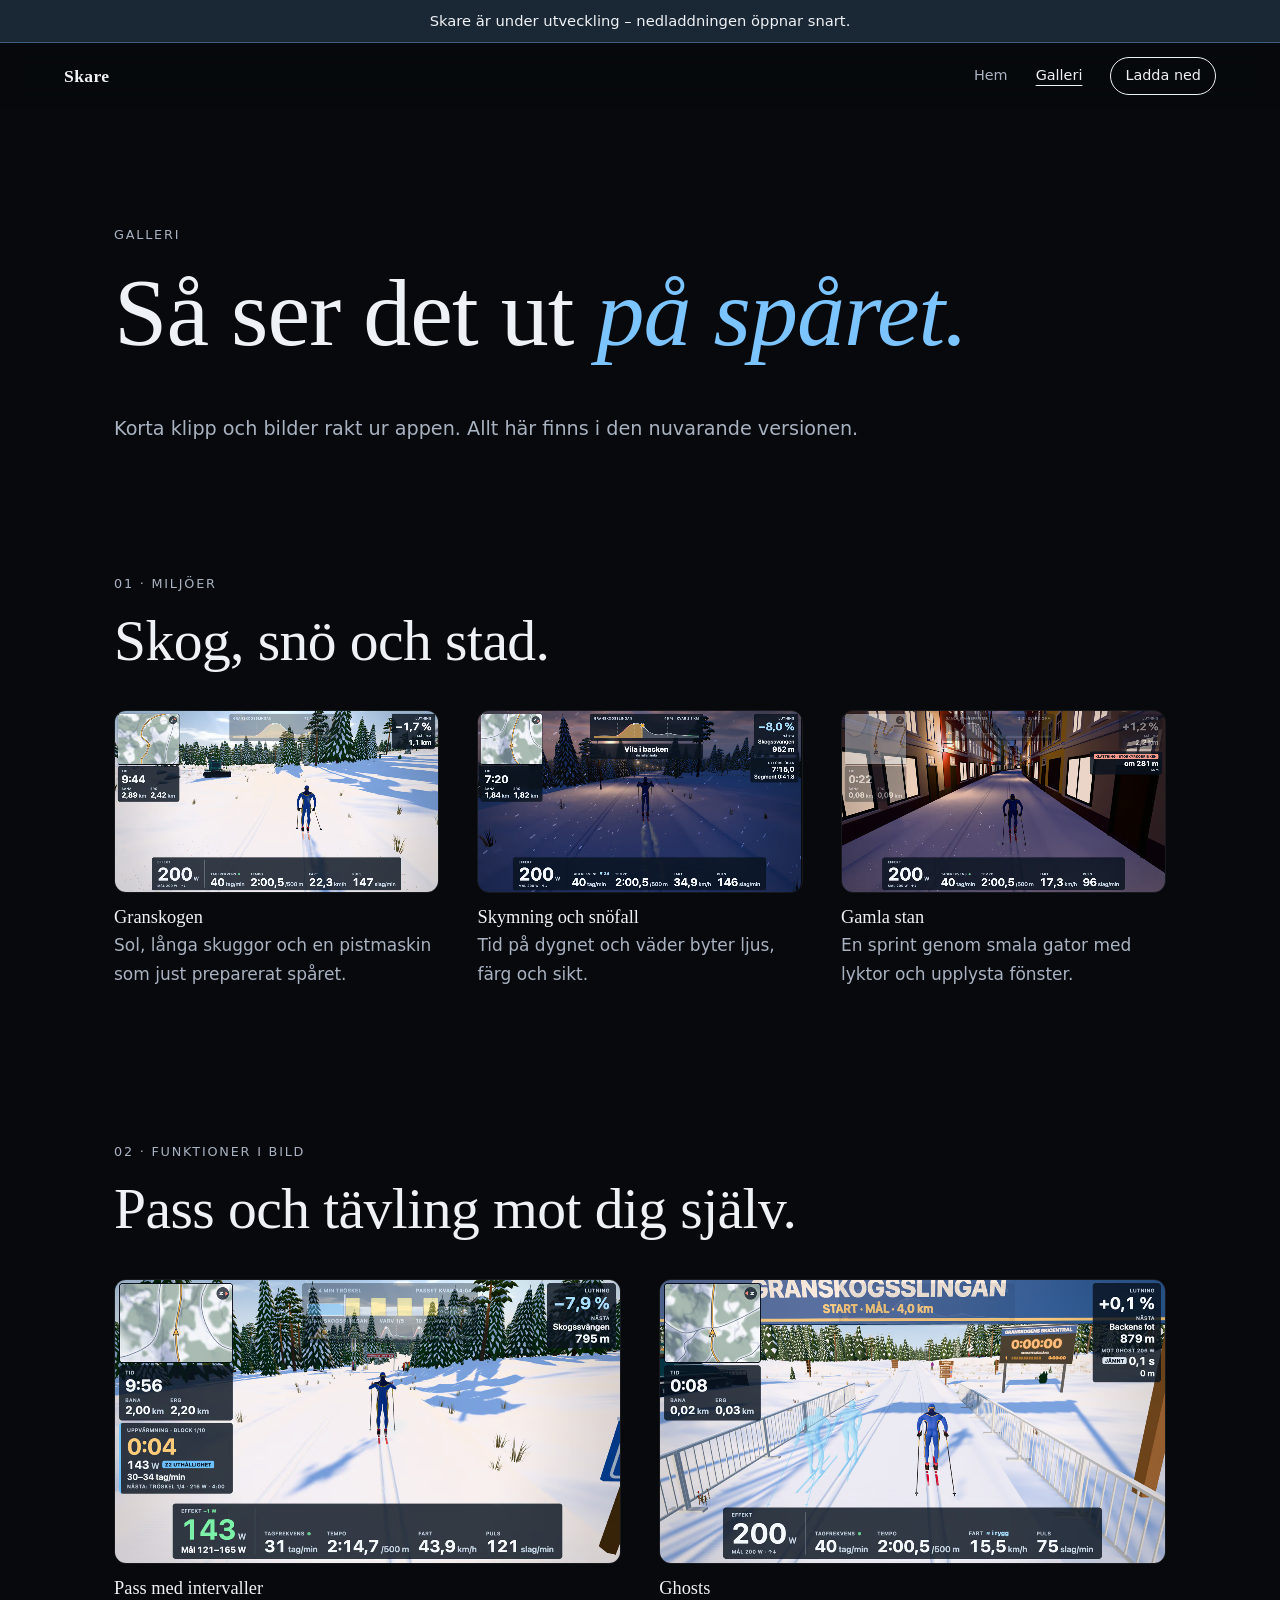
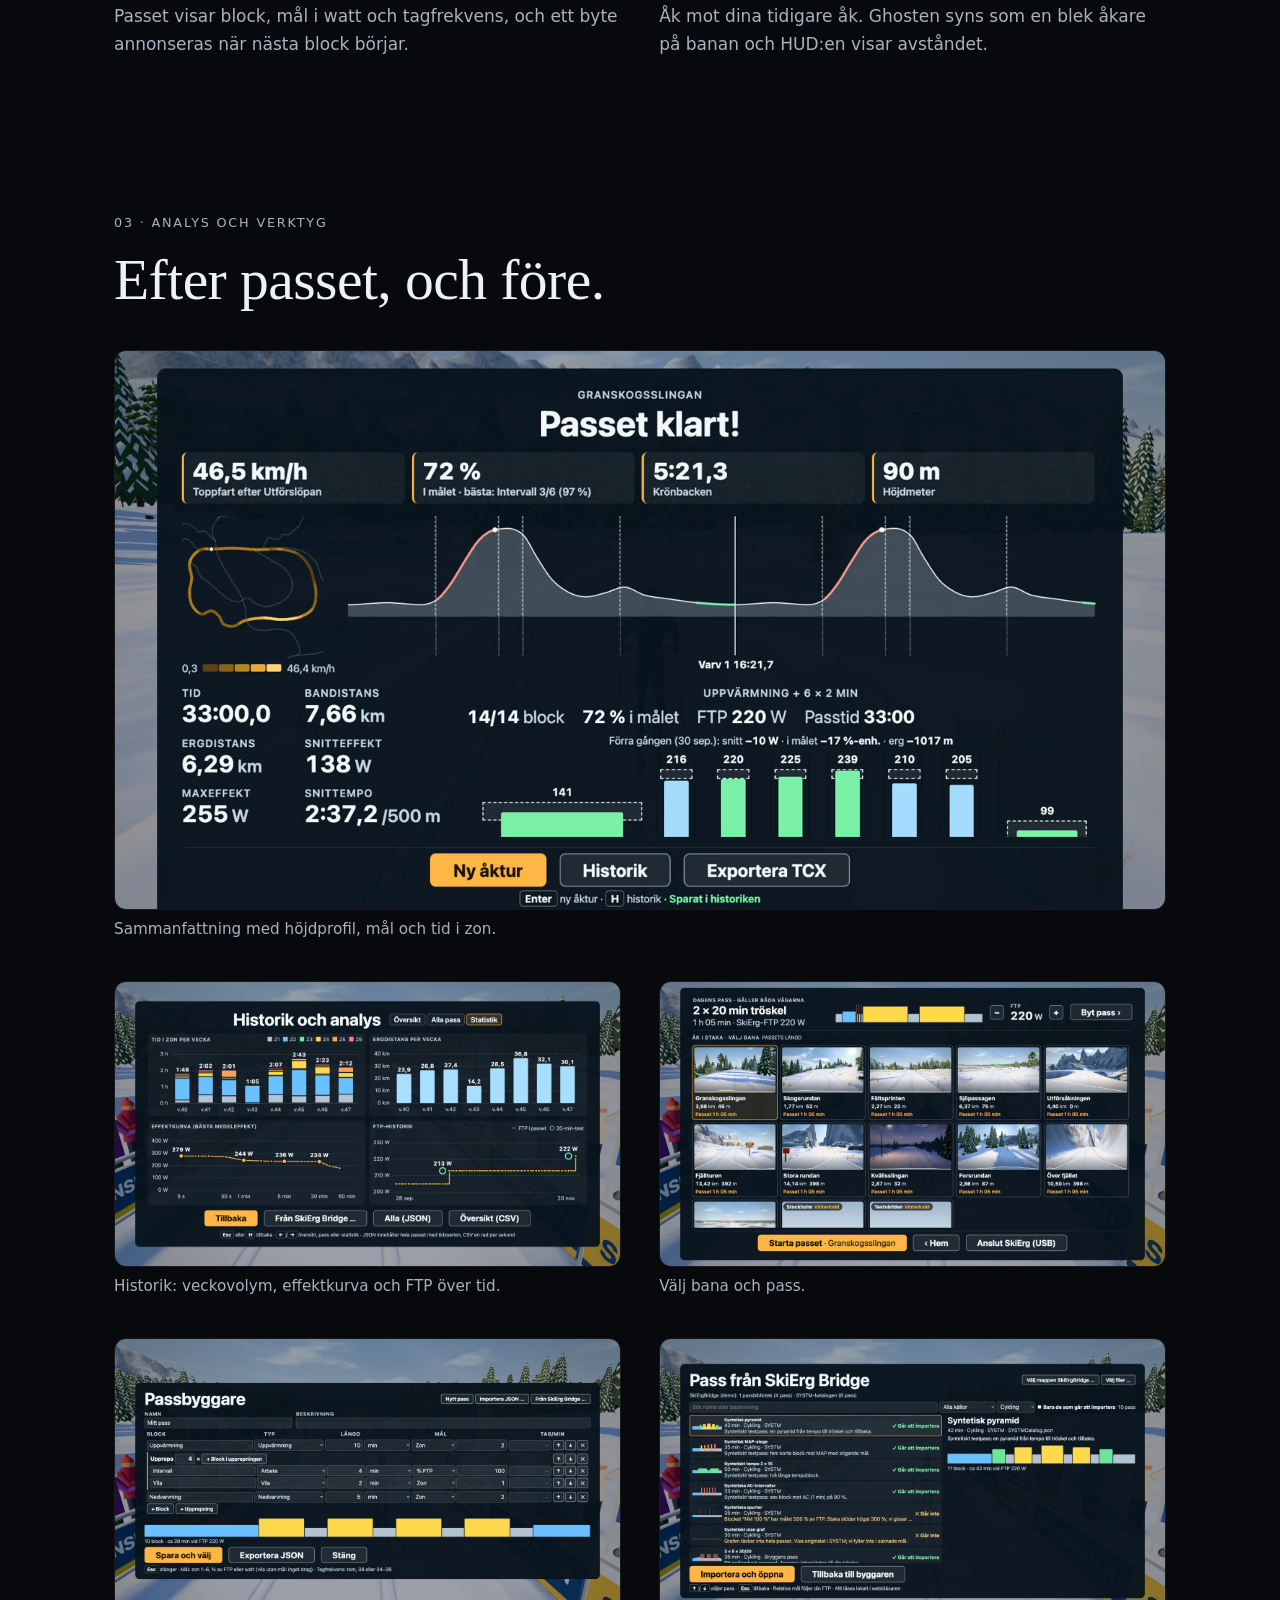
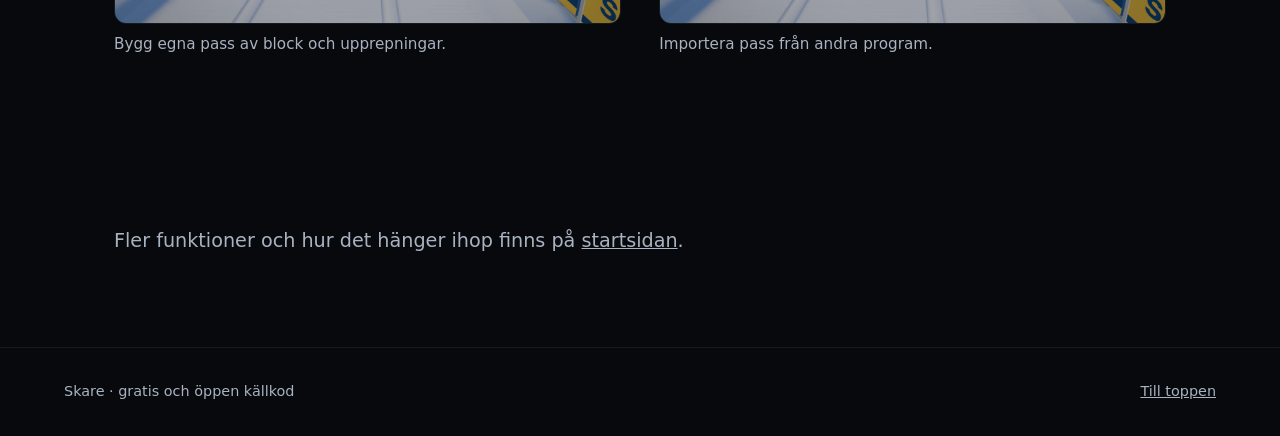
==== galleri.html @ 13d5e96c "feat: galleri med klipp och bilder ur appen Co-Authored-By: Claude Sonnet 5.5 <noreply@anthropic.com" ====
<!doctype html>
<html lang="sv">
<head>
<meta charset="utf-8">
<meta name="viewport" content="width=device-width, initial-scale=1">
<title>Galleri – {name}</title>
<meta name="description" content="Bilder och korta klipp från appen: spår, väder, pass, ghosts och analys.">

<link rel="stylesheet" href="style.css">
</head>
<body class="draft-a gallery">
<p class="banner" role="status"><span data-name>Skare</span> är under utveckling – nedladdningen öppnar snart.</p>
<header class="top">
  <a class="brand" href="index.html"><span data-name>Skare</span></a>
  <nav aria-label="Sidor"><a href="index.html">Hem</a><a href="galleri.html" aria-current="page">Galleri</a><a href="index.html#ladda-ned" class="pill">Ladda ned</a></nav>
</header>
<main>
<section class="g-intro">
  <p class="eyebrow">Galleri</p>
  <h1>Så ser det ut <em>på spåret.</em></h1>
  <p class="lead">Korta klipp och bilder rakt ur appen. Allt här finns i den nuvarande versionen.</p>
</section>

<section id="miljoer" class="g-block">
  <p class="eyebrow">01 · Miljöer</p>
  <h2>Skog, snö och stad.</h2>
  <div class="g-grid three">
    <div><figure class="clip"><video data-loop muted loop playsinline preload="none" poster="media/g-skog.jpg" aria-label="Åkaren i Granskogen en solig dag, med pistmaskin vid spåret"><source src="media/g-skog.mp4" type="video/mp4"><source src="media/g-skog.webm" type="video/webm"></video></figure><h3>Granskogen</h3><p>Sol, långa skuggor och en pistmaskin som just preparerat spåret.</p></div>
    <div><figure class="clip"><video data-loop muted loop playsinline preload="none" poster="media/g-skymning.jpg" aria-label="Åkaren i skymningen med snöfall och belysta spår"><source src="media/g-skymning.mp4" type="video/mp4"><source src="media/g-skymning.webm" type="video/webm"></video></figure><h3>Skymning och snöfall</h3><p>Tid på dygnet och väder byter ljus, färg och sikt.</p></div>
    <div><figure class="clip"><video data-loop muted loop playsinline preload="none" poster="media/g-stockholm.jpg" aria-label="Åkaren i en gammal stadskärn i skymning"><source src="media/g-stockholm.mp4" type="video/mp4"><source src="media/g-stockholm.webm" type="video/webm"></video></figure><h3>Gamla stan</h3><p>En sprint genom smala gator med lyktor och upplysta fönster.</p></div>
  </div>
</section>

<section id="funktioner" class="g-block">
  <p class="eyebrow">02 · Funktioner i bild</p>
  <h2>Pass och tävling mot dig själv.</h2>
  <div class="g-pair">
    <div><figure class="clip"><video data-loop muted loop playsinline preload="none" poster="media/g-pass.jpg" aria-label="Intervallpass i HUD:en: byte från uppvärmning till tröskelblock"><source src="media/g-pass.mp4" type="video/mp4"><source src="media/g-pass.webm" type="video/webm"></video></figure><h3>Pass med intervaller</h3><p>Passet visar block, mål i watt och tagfrekvens, och ett byte annonseras när nästa block börjar.</p></div>
    <div><figure class="clip"><video data-loop muted loop playsinline preload="none" poster="media/g-ghost.jpg" aria-label="Två halvgenomskinliga ghosts framför åkaren vid starten"><source src="media/g-ghost.mp4" type="video/mp4"><source src="media/g-ghost.webm" type="video/webm"></video></figure><h3>Ghosts</h3><p>Åk mot dina tidigare åk. Ghosten syns som en blek åkare på banan och HUD:en visar avståndet.</p></div>
  </div>
</section>

<section id="analys" class="g-block">
  <p class="eyebrow">03 · Analys och verktyg</p>
  <h2>Efter passet, och före.</h2>
  <div class="g-grid two">
    <figure class="shot"><img src="media/g-sammanfattning.jpg" alt="Sammanfattning efter ett pass med höjdprofil och nyckeltal" loading="lazy" decoding="async"><figcaption>Sammanfattning med höjdprofil, mål och tid i zon.</figcaption></figure>
    <figure class="shot"><img src="media/g-statistik.jpg" alt="Historik och analys med veckovolym och effektkurva" loading="lazy" decoding="async"><figcaption>Historik: veckovolym, effektkurva och FTP över tid.</figcaption></figure>
    <figure class="shot"><img src="media/g-bibliotek.jpg" alt="Passbiblioteket med bana och pass att välja" loading="lazy" decoding="async"><figcaption>Välj bana och pass.</figcaption></figure>
    <figure class="shot"><img src="media/g-byggare.jpg" alt="Passbyggaren med block, mål och förhandsvisning" loading="lazy" decoding="async"><figcaption>Bygg egna pass av block och upprepningar.</figcaption></figure>
    <figure class="shot"><img src="media/g-brygga.jpg" alt="Import av pass från en katalog" loading="lazy" decoding="async"><figcaption>Importera pass från andra program.</figcaption></figure>
  </div>
</section>

<section class="g-more">
  <p class="lead">Fler funktioner och hur det hänger ihop finns på <a href="index.html">startsidan</a>.</p>
</section>
</main>
<footer><span><span data-name>Skare</span> · gratis och öppen källkod</span><a href="#top">Till toppen</a></footer>
<script src="site.js"></script>
</body>
</html>
---- style.css ----
/* Gemensam grund: tokens, reset, layout. Varje utkast sätter sina egna tokens i style.css. */
:root{
  --bg:#fff;--bg2:#f4f4f2;--fg:#111;--muted:#5b5f66;--line:#0001;--accent:#1d6fe0;--accent-fg:#fff;
  --font:'Inter',system-ui,sans-serif;--display:var(--font);--gutter:clamp(16px,5vw,64px);--max:1180px;
}
*{box-sizing:border-box}
html{scroll-behavior:smooth;scroll-padding-top:72px}
@media (prefers-reduced-motion:reduce){html{scroll-behavior:auto}}
body{margin:0;background:var(--bg);color:var(--fg);font:400 1.0625rem/1.65 var(--font);-webkit-font-smoothing:antialiased}
img,video{max-width:100%;display:block}
a{color:inherit}
.top{position:sticky;top:0;z-index:10;display:flex;justify-content:space-between;align-items:center;padding:14px var(--gutter);background:color-mix(in srgb,var(--bg) 78%,transparent);backdrop-filter:blur(14px)}
.top nav{display:flex;gap:clamp(10px,2.2vw,28px);align-items:center;font-size:.9rem}
.top nav a{text-decoration:none;color:var(--muted)}
.top nav a:hover{color:var(--fg)}
.brand{font:600 1.1rem var(--display);text-decoration:none;letter-spacing:.02em}
.pill{border:1px solid var(--fg);border-radius:99px;padding:6px 14px;color:var(--fg)!important}
section{padding:clamp(56px,10vw,128px) var(--gutter);max-width:var(--max);margin:0 auto}
.eyebrow{font-size:.8rem;letter-spacing:.14em;text-transform:uppercase;color:var(--muted);margin:0 0 1rem}
h1,h2,h3{font-family:var(--display);line-height:1.08;margin:0 0 .5em;font-weight:500}
h1{font-size:clamp(2.6rem,8vw,6rem)}
h2{font-size:clamp(2rem,5vw,3.6rem)}
h3{font-size:1.15rem}
.lead{font-size:1.2rem;color:var(--muted);max-width:40em}
.cta{display:flex;gap:16px;flex-wrap:wrap;align-items:center;margin:2rem 0 0}
.btn{display:inline-block;background:var(--accent);color:var(--accent-fg);text-decoration:none;font-weight:600;padding:15px 28px;border-radius:12px;transition:transform .2s,filter .2s}
.btn:hover{filter:brightness(1.1);transform:translateY(-1px)}
.btn.big{padding:20px 40px;font-size:1.25rem}
.ghost{color:var(--fg);text-underline-offset:4px}
.small{color:var(--muted);font-size:.95rem;margin:.4rem 0}
.feature{display:grid;grid-template-columns:1fr 1.25fr;gap:clamp(24px,5vw,72px);align-items:center}
.feature.flip{grid-template-columns:1.25fr 1fr}.feature.flip .copy{order:2}
.points{padding-left:1.1em;color:var(--muted)}
.points li{margin:.3em 0}
.clip,.still{margin:0}
.clip video,.still img{width:100%;aspect-ratio:16/9;object-fit:cover}
/* Mjuka kanter på klipp och bilder: ingen hård ram. */
.clip,.still{-webkit-mask-image:radial-gradient(ellipse 72% 72% at 50% 50%,#000 55%,transparent 100%);mask-image:radial-gradient(ellipse 72% 72% at 50% 50%,#000 55%,transparent 100%)}
.download{text-align:center}
.download .cta{justify-content:center}
.tabs{display:inline-flex;gap:4px;padding:4px;border-radius:12px;background:var(--bg2);margin:1rem 0 1.4rem}
.tabs button{font:inherit;border:0;background:none;color:var(--muted);padding:8px 22px;border-radius:9px;cursor:pointer}
.tabs button[aria-selected=true]{background:var(--bg);color:var(--fg);box-shadow:0 1px 4px #0003}
.install ol{max-width:44em;padding-left:1.3em}
.install li{margin:.7em 0}
pre{background:var(--bg2);padding:12px 16px;border-radius:10px;overflow-x:auto;font-size:.95rem}
.cols{display:grid;grid-template-columns:repeat(3,1fr);gap:clamp(20px,4vw,48px);margin-top:2.5rem}
.cols p{color:var(--muted)}
footer{display:flex;justify-content:space-between;gap:12px;flex-wrap:wrap;padding:32px var(--gutter);color:var(--muted);font-size:.9rem;border-top:1px solid var(--line)}
@media (max-width:820px){
  .feature,.feature.flip{grid-template-columns:1fr}.feature.flip .copy{order:0}
  .cols{grid-template-columns:1fr}
  .top nav a:not(.pill){display:none}
}
/* A: mörk och filmisk. A2: mjuka kanter, läsbar hjälte, flödesbild. */
:root{--bg:#07090d;--bg2:#12161d;--fg:#eef1f5;--muted:#a9b2c0;--line:#fff1;--accent:#7cc4ff;--accent-fg:#06121f;--display:Georgia,serif}
:root[data-theme=light]{--bg:#f3f1ec;--bg2:#e7e4dc;--fg:#14171c;--muted:#4a515c;--line:#0001;--accent:#1d5fa8;--accent-fg:#fff}
h1,h2{font-weight:300;letter-spacing:-.01em}
h1 em{font-style:italic;color:var(--accent)}
section{padding-block:clamp(36px,6vw,84px)}
.btn{box-shadow:0 0 40px -6px var(--accent)}
.install,.open{border-top:1px solid var(--line)}

/* Hjälte: bilden går kant i kant, toning bakom texten. */
.hero{position:relative;isolation:isolate;overflow:hidden;min-height:82vh;display:flex;flex-direction:column;justify-content:center;max-width:none}
.hero{padding-inline:max(var(--gutter),calc((100% - var(--max))/2))}
.hero>*:not(.hero-bg){max-width:none;width:auto;margin:0;position:relative}
.hero .lead{max-width:34em;color:var(--fg)}
.hero h1{max-width:12em}
.hero>.hero-bg{position:absolute;inset:0;z-index:-1;max-width:none;width:auto;margin:0}
.hero-bg .clip,.hero-bg video{height:100%;width:100%;-webkit-mask-image:none;mask-image:none;aspect-ratio:auto;object-fit:cover}
.hero-bg::after{content:'';position:absolute;inset:0;background:linear-gradient(90deg,var(--bg) 6%,color-mix(in srgb,var(--bg) 82%,transparent) 42%,color-mix(in srgb,var(--bg) 25%,transparent) 80%),linear-gradient(0deg,var(--bg),transparent 28%),linear-gradient(180deg,var(--bg),transparent 14%)}

/* Klipp och bilder tonas ut mot bakgrunden helt i alla kanter. */
.clip,.still{--f:linear-gradient(90deg,transparent,#000 14%,#000 86%,transparent),linear-gradient(180deg,transparent,#000 16%,#000 84%,transparent);-webkit-mask-image:var(--f);mask-image:var(--f);-webkit-mask-composite:source-in;mask-composite:intersect}
.feature .clip video,.still img{aspect-ratio:16/10}
#akupplevelsen{max-width:none;grid-template-columns:1fr 1.7fr}
#bryggan{max-width:none;grid-template-columns:1.7fr 1fr}
#bryggan .clip{grid-column:1;grid-row:1}#bryggan .copy{grid-column:2;grid-row:1;order:0}#bryggan .flow{grid-column:1/-1;grid-row:2}
#historik{grid-template-columns:1fr 1.6fr}
.shot img{aspect-ratio:auto}

/* Flödet: fyra steg, ledningarna pulserar. */
.flow{list-style:none;margin:0;padding:0;display:flex;align-items:center;gap:0}
.flow li:not(.link){flex:1;text-align:center;padding:18px 12px;border:1px solid color-mix(in srgb,var(--accent) 45%,transparent);border-radius:14px;background:var(--bg2);display:flex;flex-direction:column}
.flow small{color:var(--muted);font-size:.85rem}
.flow .link{flex:.7;display:flex;flex-direction:column;align-items:center;font-size:.8rem;color:var(--muted)}
.flow .link::after{content:'';width:100%;height:2px;background:repeating-linear-gradient(90deg,var(--accent) 0 6px,transparent 6px 14px);background-size:14px 2px;animation:flow 1s linear infinite}
@keyframes flow{to{background-position:14px 0}}
@media (prefers-reduced-motion:reduce){.flow .link::after{animation:none}}

/* Mobil: hjältebilden får egen plats ovanför texten, klippen är fullbredd. */
@media (max-width:820px){
  .hero{display:block;min-height:0;padding-top:0}
  .hero>.hero-bg{position:relative;inset:auto;height:62vw;margin:0 calc(-1*var(--gutter)) -2rem;width:auto}
  .hero-bg::after{background:linear-gradient(0deg,var(--bg) 2%,transparent 55%),linear-gradient(180deg,var(--bg),transparent 18%)}
  .hero .eyebrow{margin-top:0}
  #akupplevelsen,#bryggan,#historik{grid-template-columns:1fr}
  .feature .clip,.feature .still{margin-inline:calc(-1*var(--gutter))}
  #bryggan .clip,#bryggan .copy,#bryggan .flow{grid-column:1;grid-row:auto}
  .flow{flex-direction:column}.flow .link{flex:none;height:44px}.flow .link::after{width:2px;height:100%;background:repeating-linear-gradient(180deg,var(--accent) 0 6px,transparent 6px 14px);animation:flowv 1s linear infinite}
  .flow li:not(.link){align-self:stretch}
}
@keyframes flowv{to{background-position:0 14px}}
.hero h1{margin-bottom:.45em}.hero .cta{margin-top:1.6rem}
#historik{grid-template-columns:1fr 1.9fr}
@media (max-width:820px){#historik{grid-template-columns:1fr}}
.data .cols.two{grid-template-columns:1fr 1fr;margin-top:1.5rem}
.data .cols h3{border-top:2px solid var(--accent);padding-top:1rem}
@media (max-width:820px){.data .cols.two{grid-template-columns:1fr}}
.banner{margin:0;padding:9px var(--gutter);text-align:center;font-size:.92rem;color:var(--fg);background:color-mix(in srgb,var(--accent) 16%,var(--bg));border-bottom:1px solid color-mix(in srgb,var(--accent) 35%,transparent)}
.btn.off{background:transparent;color:var(--muted);border:1px dashed color-mix(in srgb,var(--fg) 40%,transparent);box-shadow:none;cursor:default}
.btn.off:hover{transform:none;filter:none}

/* Galleri */
.gallery main>section{max-width:var(--max);margin-inline:auto;padding-inline:var(--gutter)}
.g-intro{padding-block:clamp(48px,9vw,120px) clamp(12px,3vw,32px)}
.g-intro h1{max-width:12em}
.g-block h2{margin-bottom:clamp(20px,3vw,40px)}
.g-grid,.g-pair{display:grid;gap:clamp(20px,3vw,40px)}
.g-grid.three{grid-template-columns:repeat(3,minmax(0,1fr))}
.g-grid.two,.g-pair{grid-template-columns:repeat(2,minmax(0,1fr))}
.g-grid h3,.g-pair h3{margin:.8em 0 .2em}
.g-grid p,.g-pair p{margin:0;color:var(--muted)}
.gallery .clip video{width:100%;display:block;aspect-ratio:16/9;object-fit:cover}
.gallery .clip{margin:0}
.gallery .shot{margin:0}
.gallery .shot img{width:100%;height:auto;display:block;border-radius:12px;border:1px solid var(--line)}
.gallery .shot figcaption{margin-top:.5em;color:var(--muted);font-size:.95rem}
.g-more{padding-block:clamp(36px,6vw,72px)}
.top nav a[aria-current=page]{color:var(--fg);text-decoration:underline;text-underline-offset:.35em}
@media (max-width:820px){.g-grid.three,.g-grid.two,.g-pair{grid-template-columns:1fr}}
.gallery .clip{-webkit-mask-image:none;mask-image:none}
.gallery .clip video{border-radius:12px;border:1px solid var(--line)}
.gallery .g-grid.two .shot:first-child{grid-column:1/-1}
.gallery .g-grid.two .shot:first-child img{max-height:560px;object-fit:cover;object-position:center top}
:root{--font:system-ui,-apple-system,'Segoe UI',sans-serif}
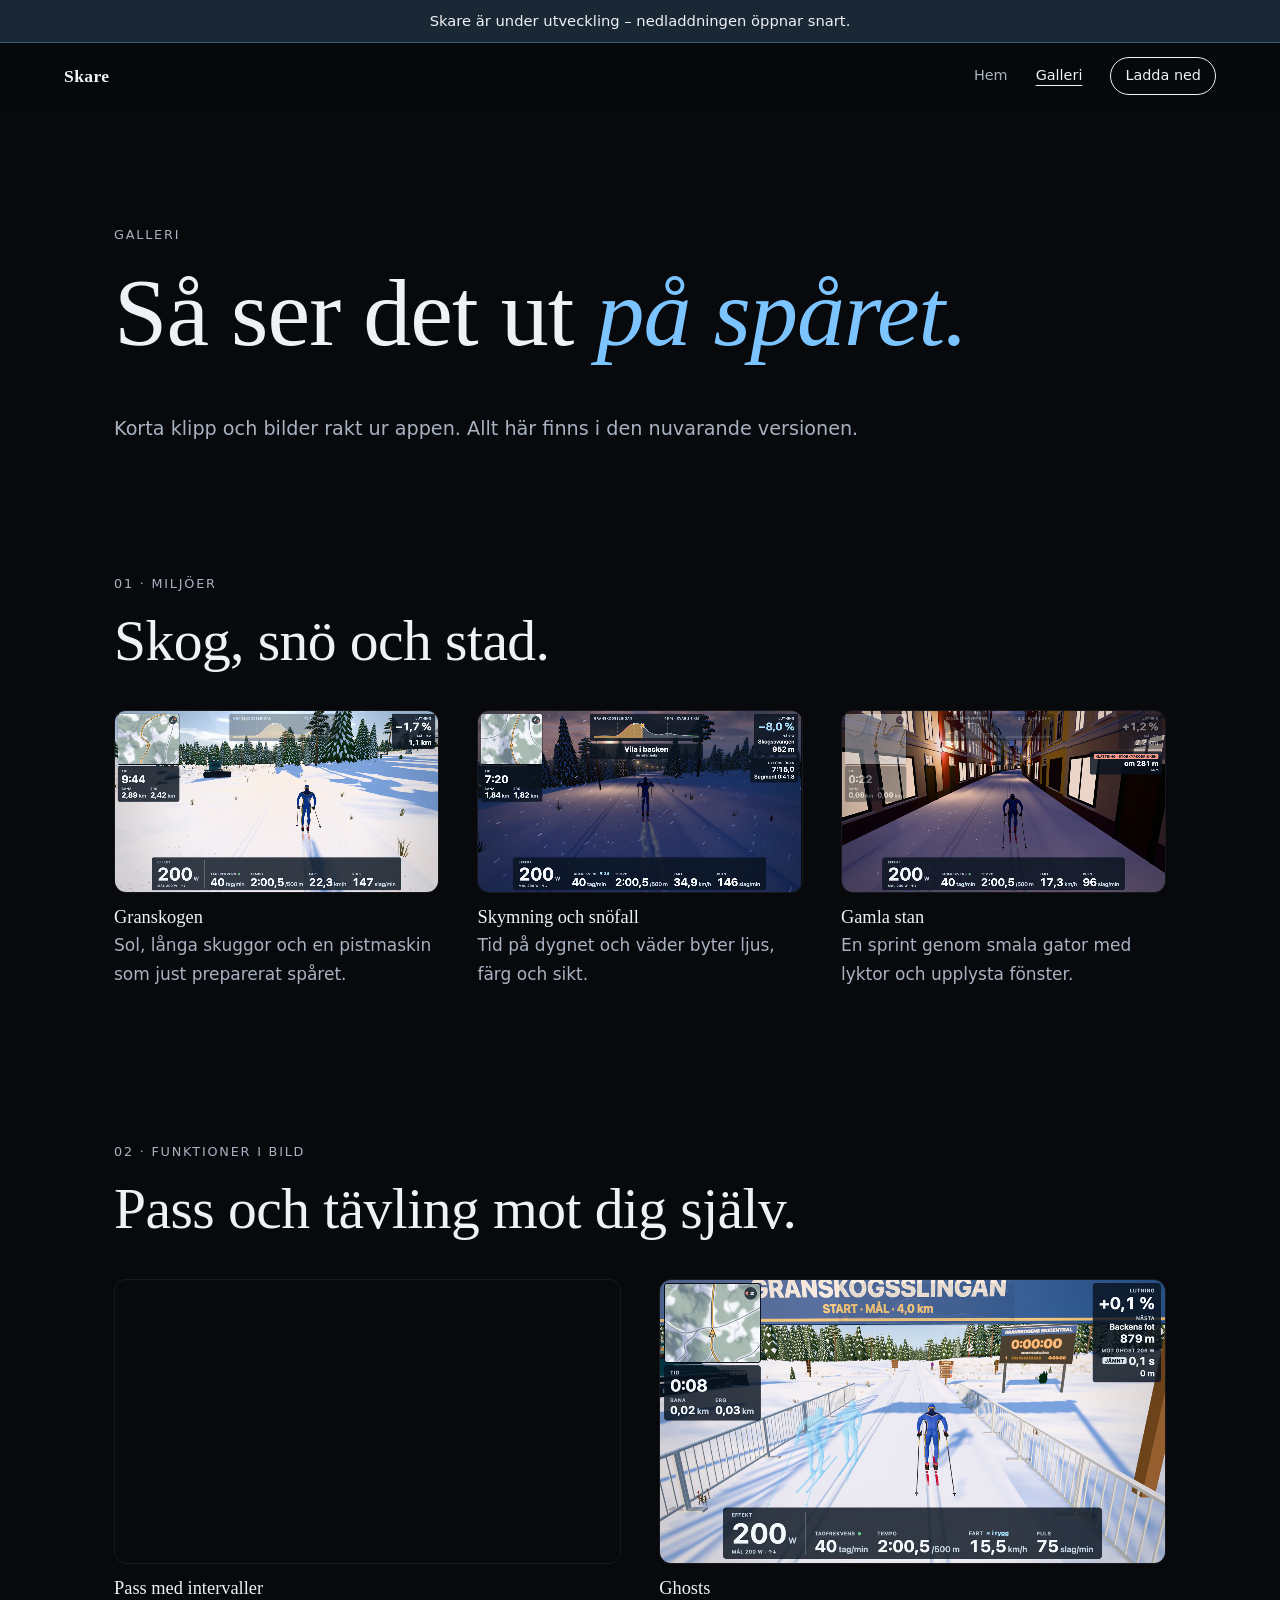
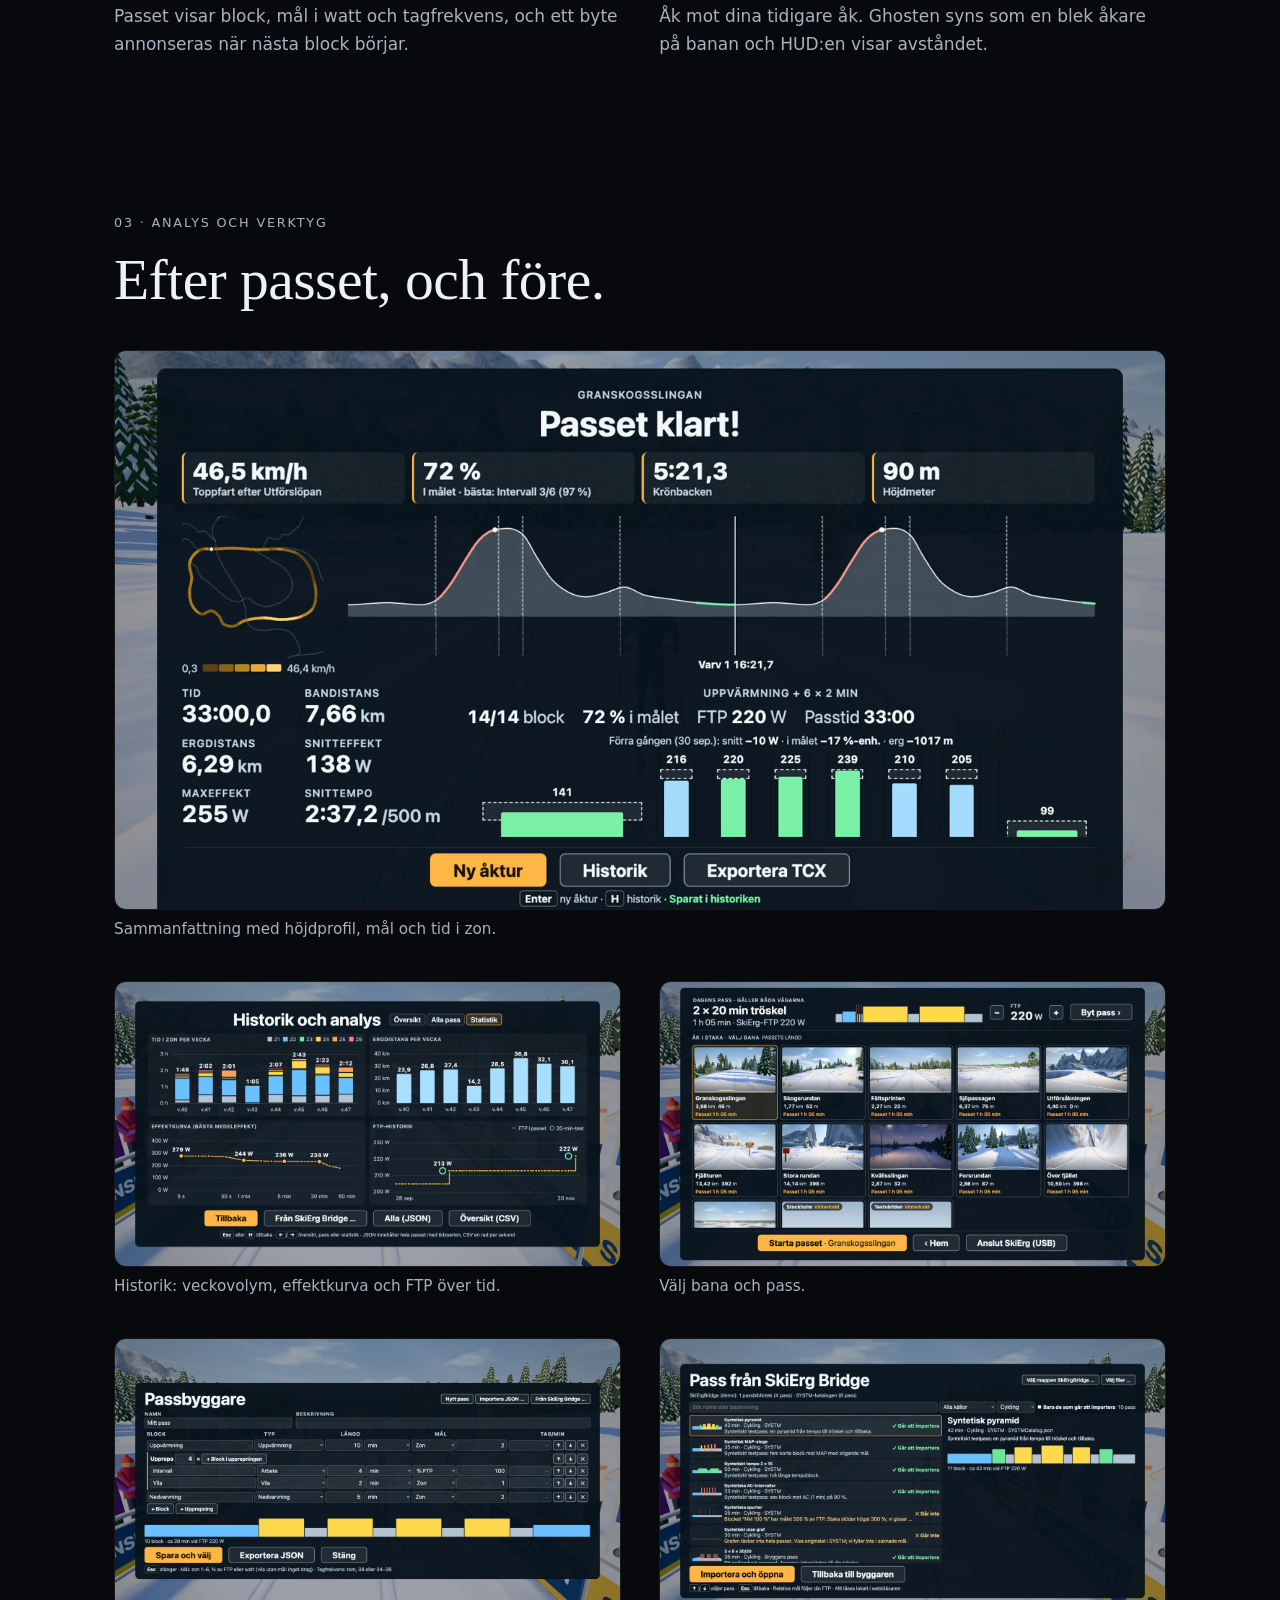
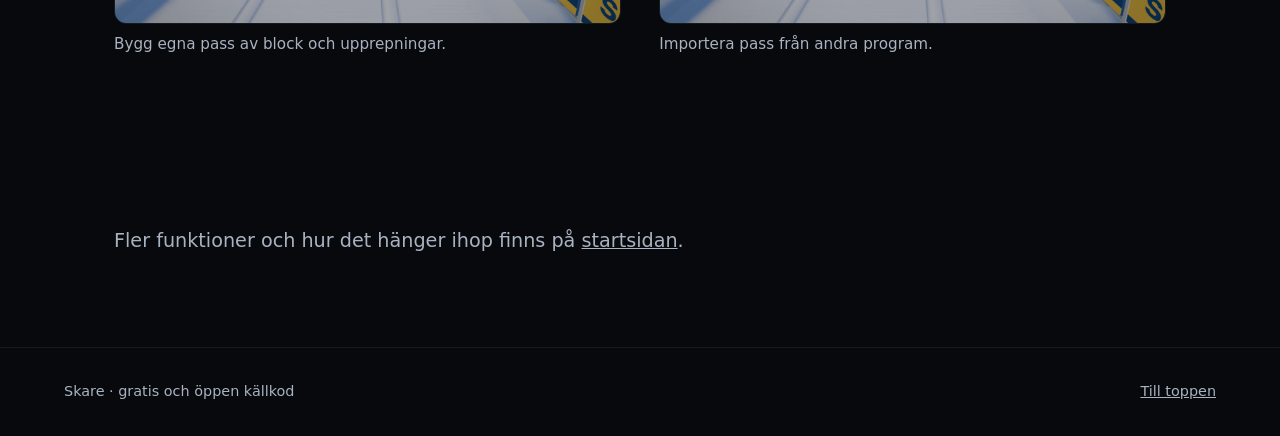
==== commit e6d29a56: "fix: inbäddad ikon så favicon.ico inte ger 404 Co-Authored-By: Claude Sonnet 5.5 <noreply@anthropic." ====
--- a/galleri.html
+++ b/galleri.html
@@ -5,6 +5,7 @@
 <meta name="viewport" content="width=device-width, initial-scale=1">
 <title>Galleri – {name}</title>
 <meta name="description" content="Bilder och korta klipp från appen: spår, väder, pass, ghosts och analys.">
+<link rel="icon" href="data:image/svg+xml,%3Csvg xmlns=%27http://www.w3.org/2000/svg%27 viewBox=%270 0 32 32%27%3E%3Crect width=%2732%27 height=%2732%27 rx=%277%27 fill=%27%2307090d%27/%3E%3Cpath d=%27M7 24 L25 8 M11 26 L27 12%27 stroke=%27%237cc4ff%27 stroke-width=%273%27 stroke-linecap=%27round%27/%3E%3C/svg%3E">
 
 <link rel="stylesheet" href="style.css">
 </head>
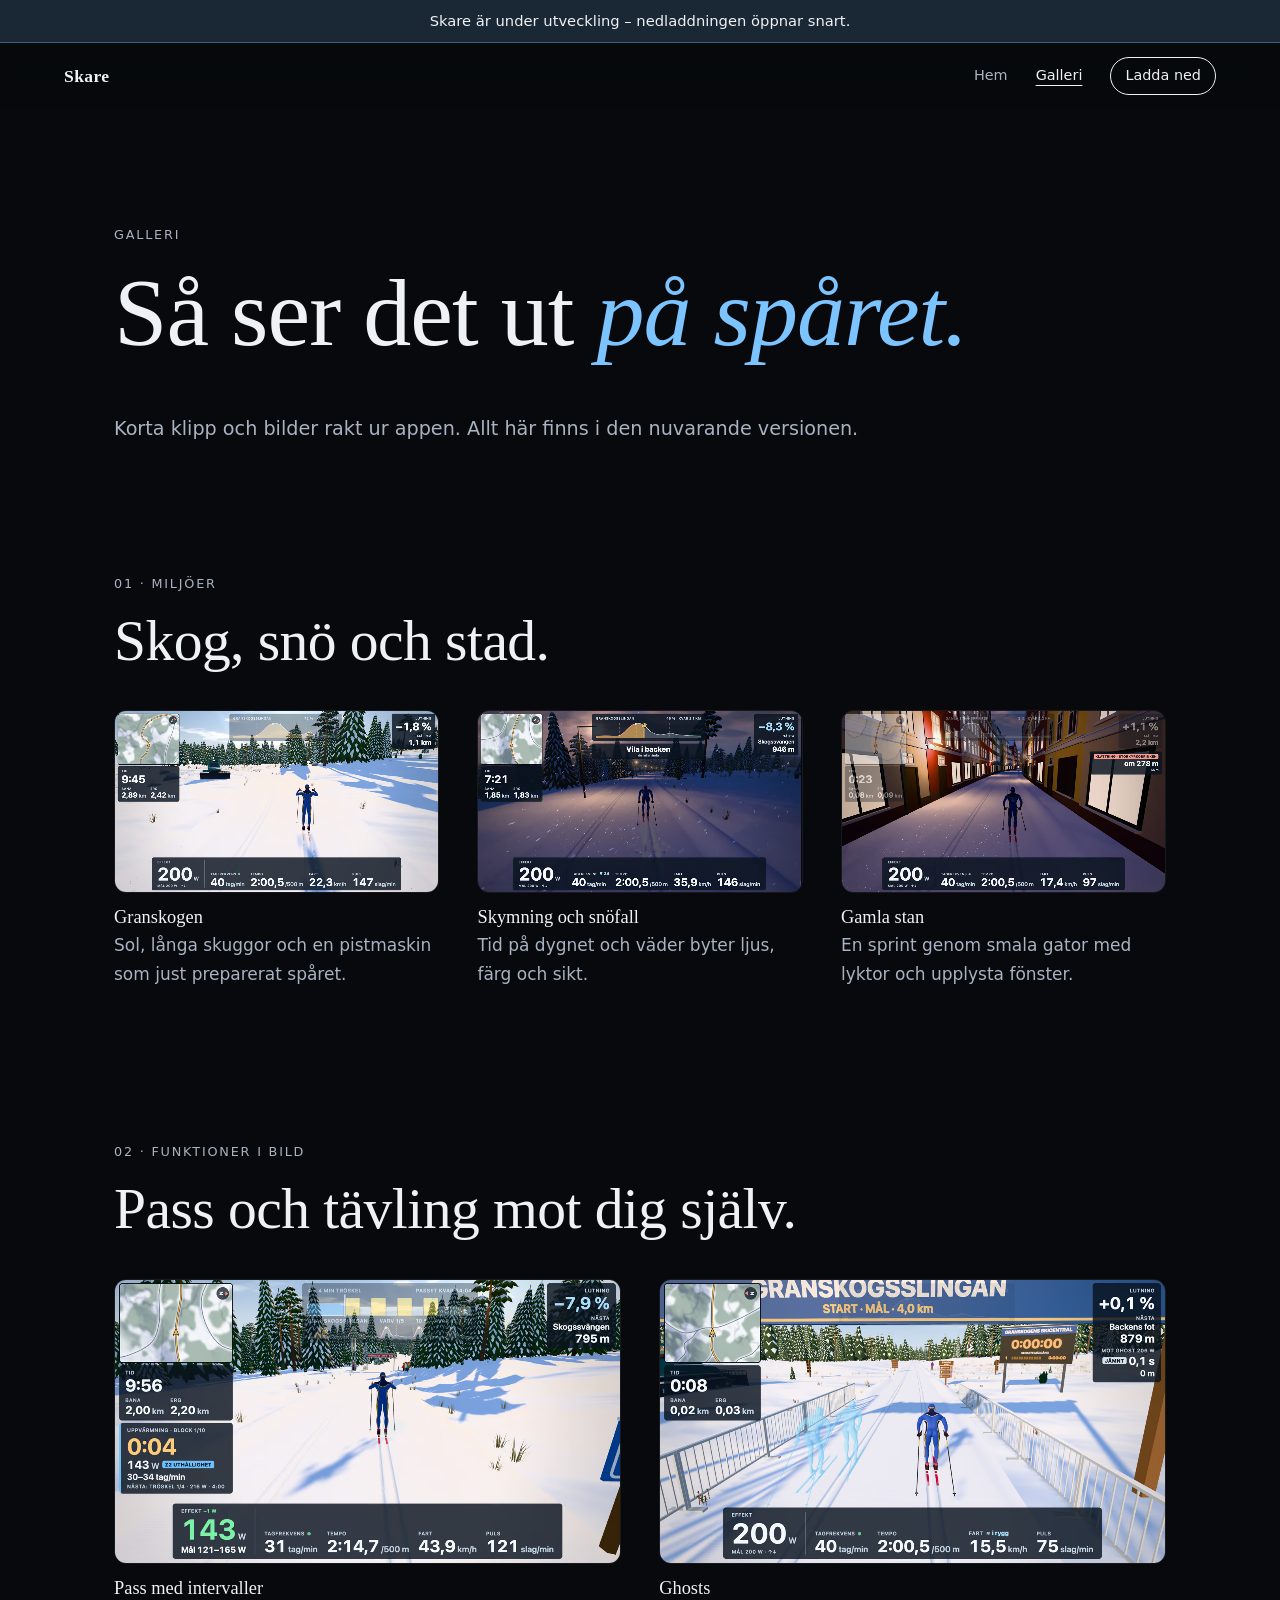
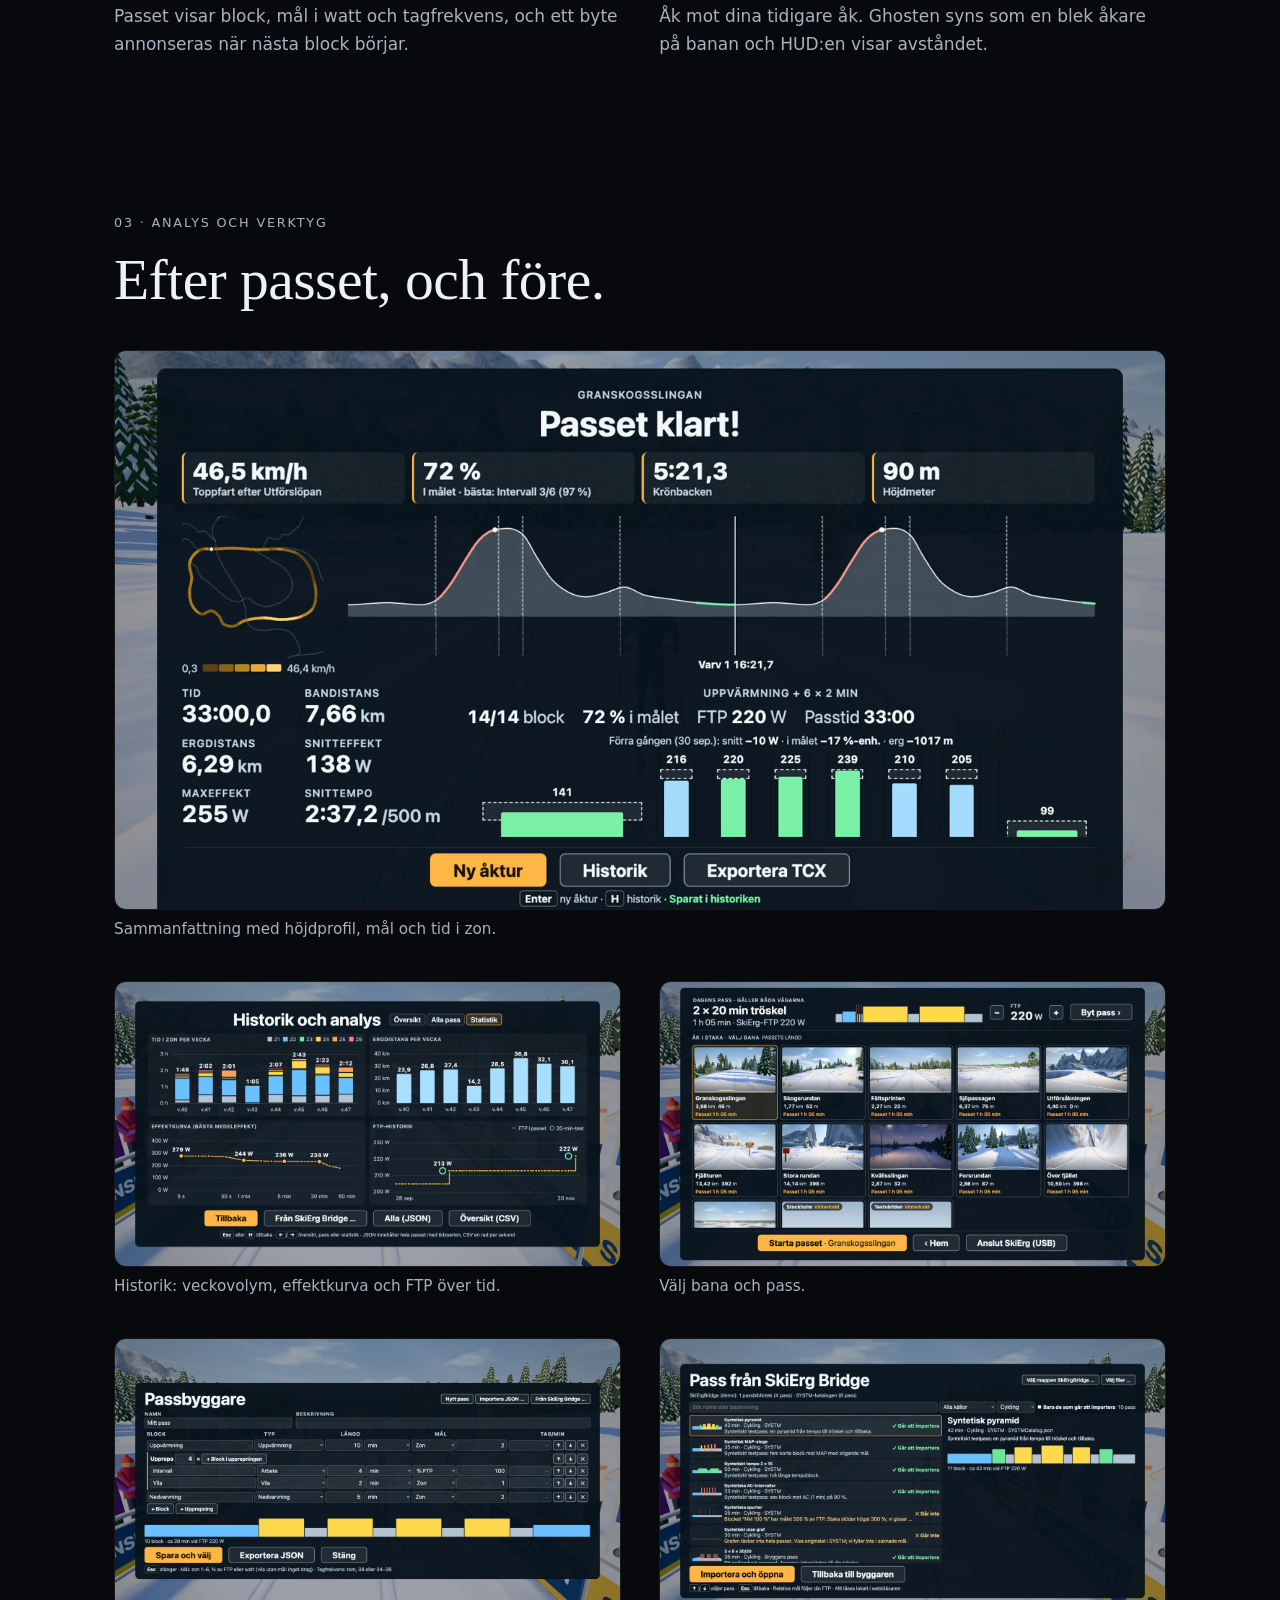
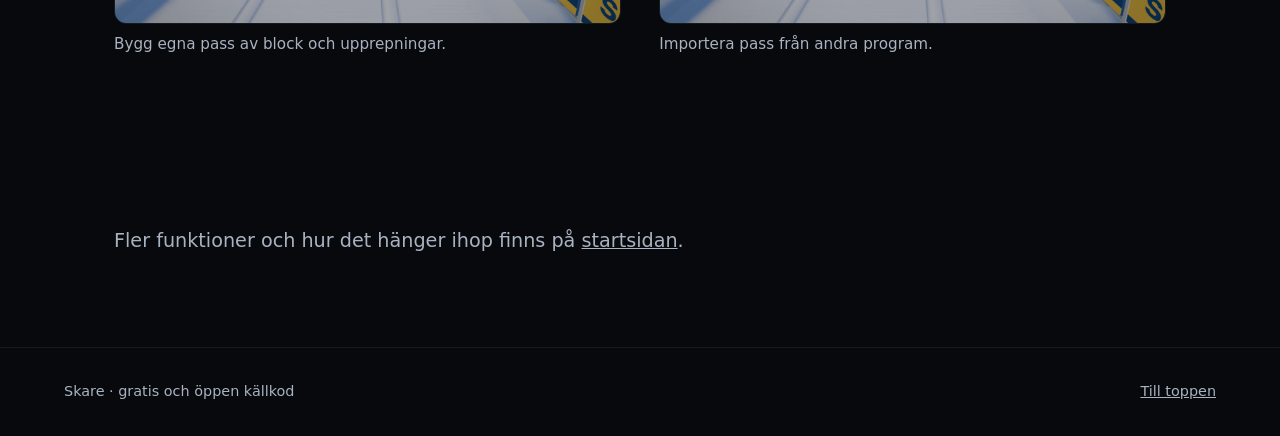
==== commit 221ed563: "fix: Galleri-länken syns i mobilmenyn Co-Authored-By: Claude Sonnet 5.5 <noreply@anthropic.com>" ====
--- a/galleri.html
+++ b/galleri.html
@@ -13,7 +13,7 @@
 <p class="banner" role="status"><span data-name>Skare</span> är under utveckling – nedladdningen öppnar snart.</p>
 <header class="top">
   <a class="brand" href="index.html"><span data-name>Skare</span></a>
-  <nav aria-label="Sidor"><a href="index.html">Hem</a><a href="galleri.html" aria-current="page">Galleri</a><a href="index.html#ladda-ned" class="pill">Ladda ned</a></nav>
+  <nav aria-label="Sidor"><a class="keep" href="index.html">Hem</a><a class="keep" href="galleri.html" aria-current="page">Galleri</a><a href="index.html#ladda-ned" class="pill">Ladda ned</a></nav>
 </header>
 <main>
 <section class="g-intro">
--- a/style.css
+++ b/style.css
@@ -50,7 +50,7 @@
 @media (max-width:820px){
   .feature,.feature.flip{grid-template-columns:1fr}.feature.flip .copy{order:0}
   .cols{grid-template-columns:1fr}
-  .top nav a:not(.pill){display:none}
+  .top nav a:not(.pill):not(.keep){display:none}
 }
 /* A: mörk och filmisk. A2: mjuka kanter, läsbar hjälte, flödesbild. */
 :root{--bg:#07090d;--bg2:#12161d;--fg:#eef1f5;--muted:#a9b2c0;--line:#fff1;--accent:#7cc4ff;--accent-fg:#06121f;--display:Georgia,serif}
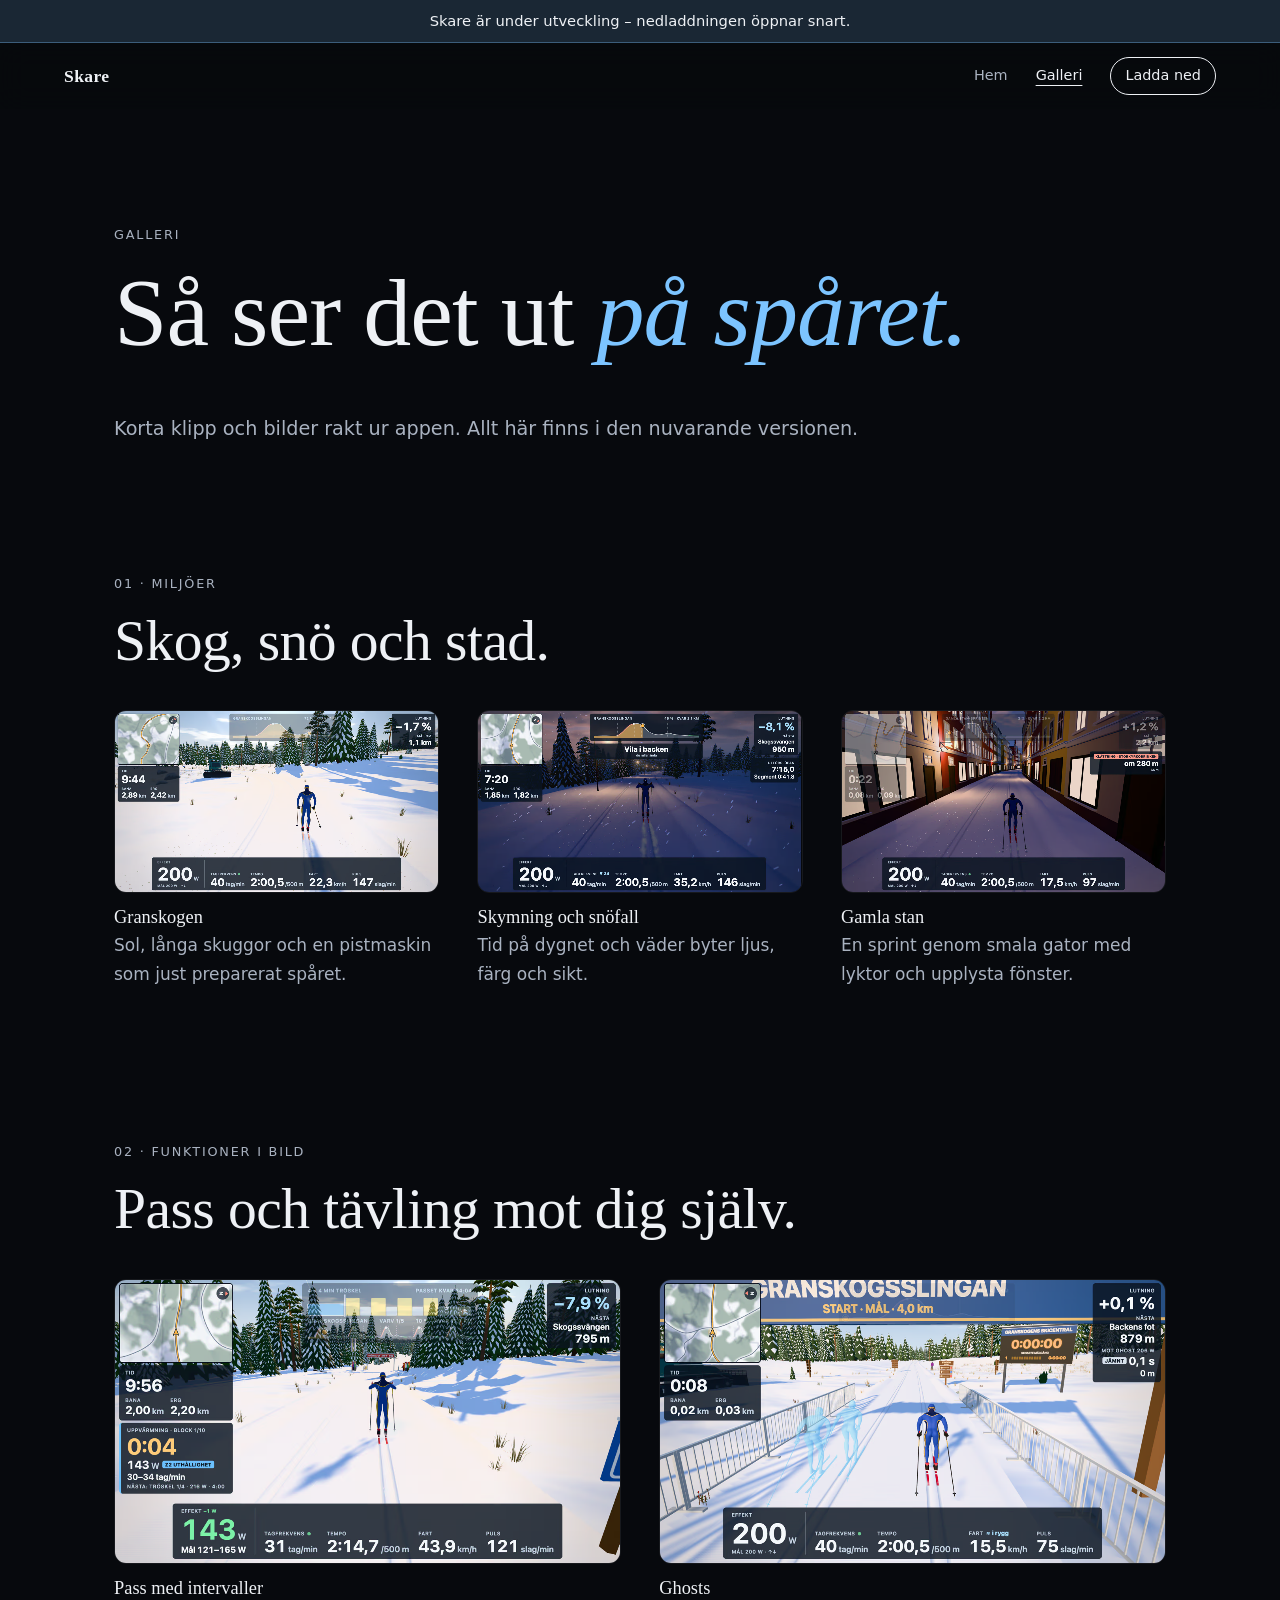
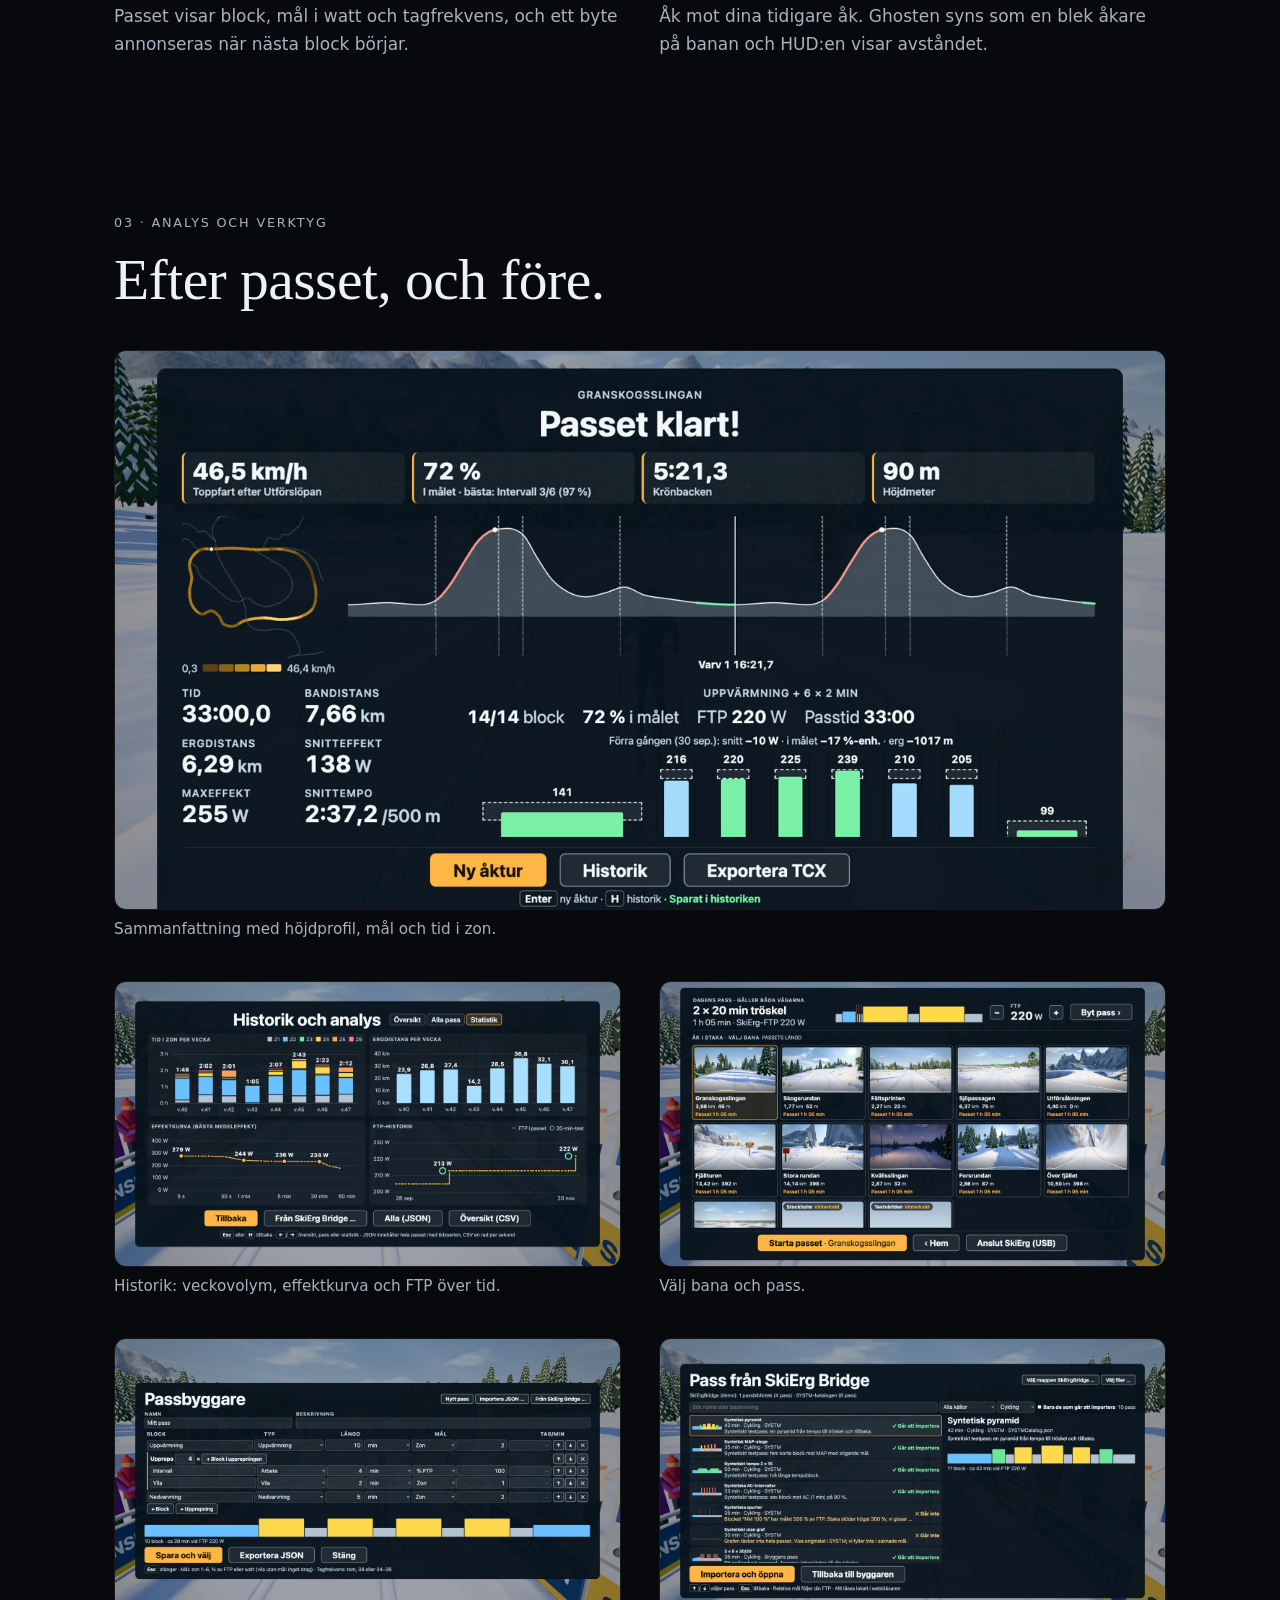
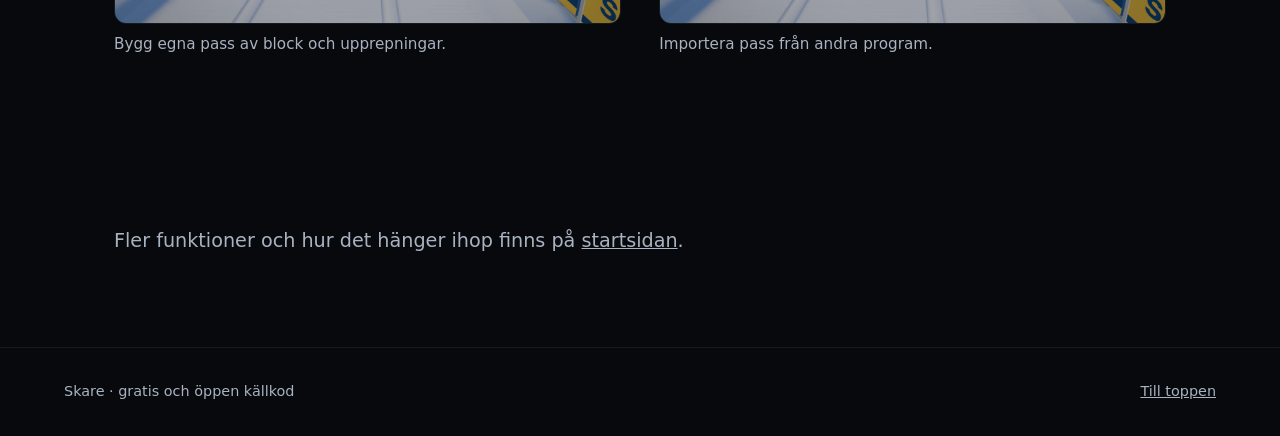
==== commit bd328946: "feat: domänen getskare.stream (CNAME, kanoniska länkar, OG, sitemap, robots) och rätt releaserepo Co" ====
--- a/galleri.html
+++ b/galleri.html
@@ -7,6 +7,16 @@
 <meta name="description" content="Bilder och korta klipp från appen: spår, väder, pass, ghosts och analys.">
 <link rel="icon" href="data:image/svg+xml,%3Csvg xmlns=%27http://www.w3.org/2000/svg%27 viewBox=%270 0 32 32%27%3E%3Crect width=%2732%27 height=%2732%27 rx=%277%27 fill=%27%2307090d%27/%3E%3Cpath d=%27M7 24 L25 8 M11 26 L27 12%27 stroke=%27%237cc4ff%27 stroke-width=%273%27 stroke-linecap=%27round%27/%3E%3C/svg%3E">
 
+<link rel="canonical" href="https://getskare.stream/galleri.html">
+<meta property="og:type" content="website">
+<meta property="og:site_name" content="Skare">
+<meta property="og:locale" content="sv_SE">
+<meta property="og:url" content="https://getskare.stream/galleri.html">
+<meta property="og:title" content="Galleri – Skare">
+<meta property="og:image" content="https://getskare.stream/media/og.png">
+<meta property="og:image:width" content="1200">
+<meta property="og:image:height" content="630">
+<meta name="twitter:card" content="summary_large_image">
 <link rel="stylesheet" href="style.css">
 </head>
 <body class="draft-a gallery">
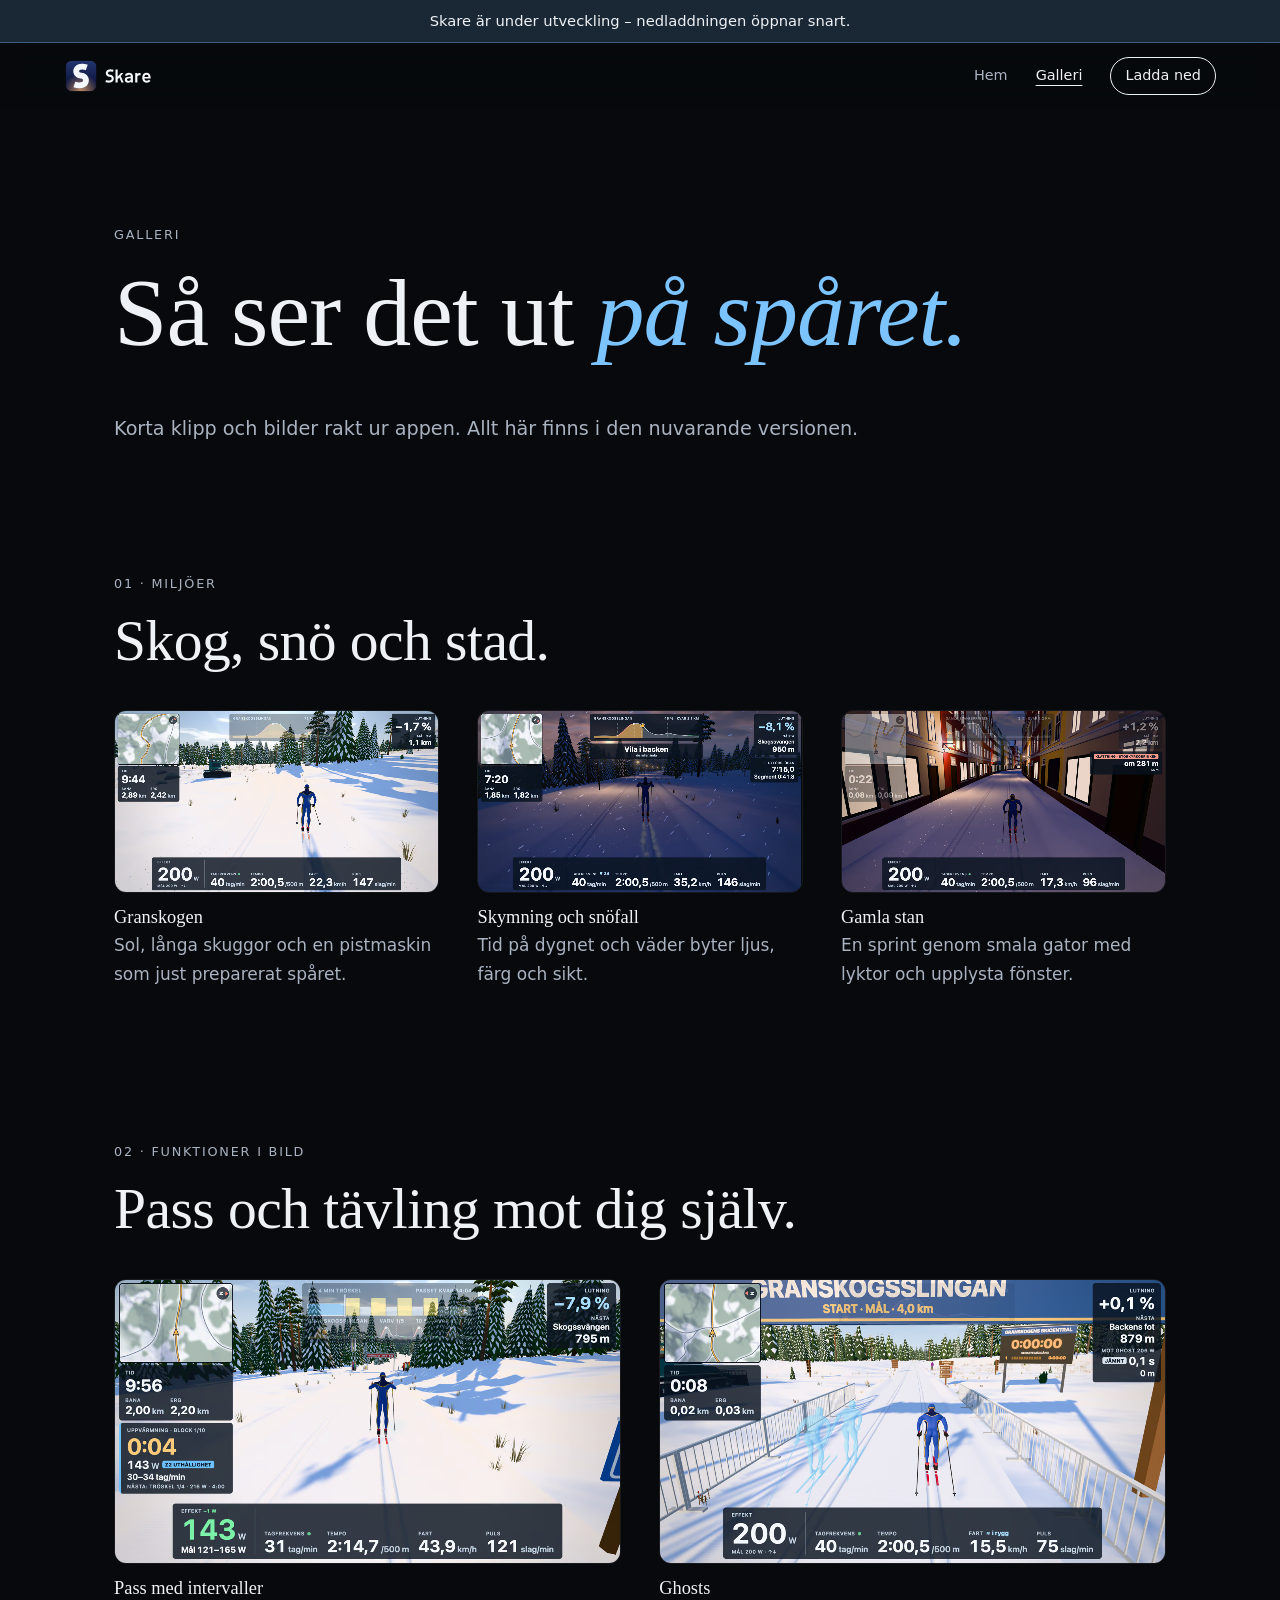
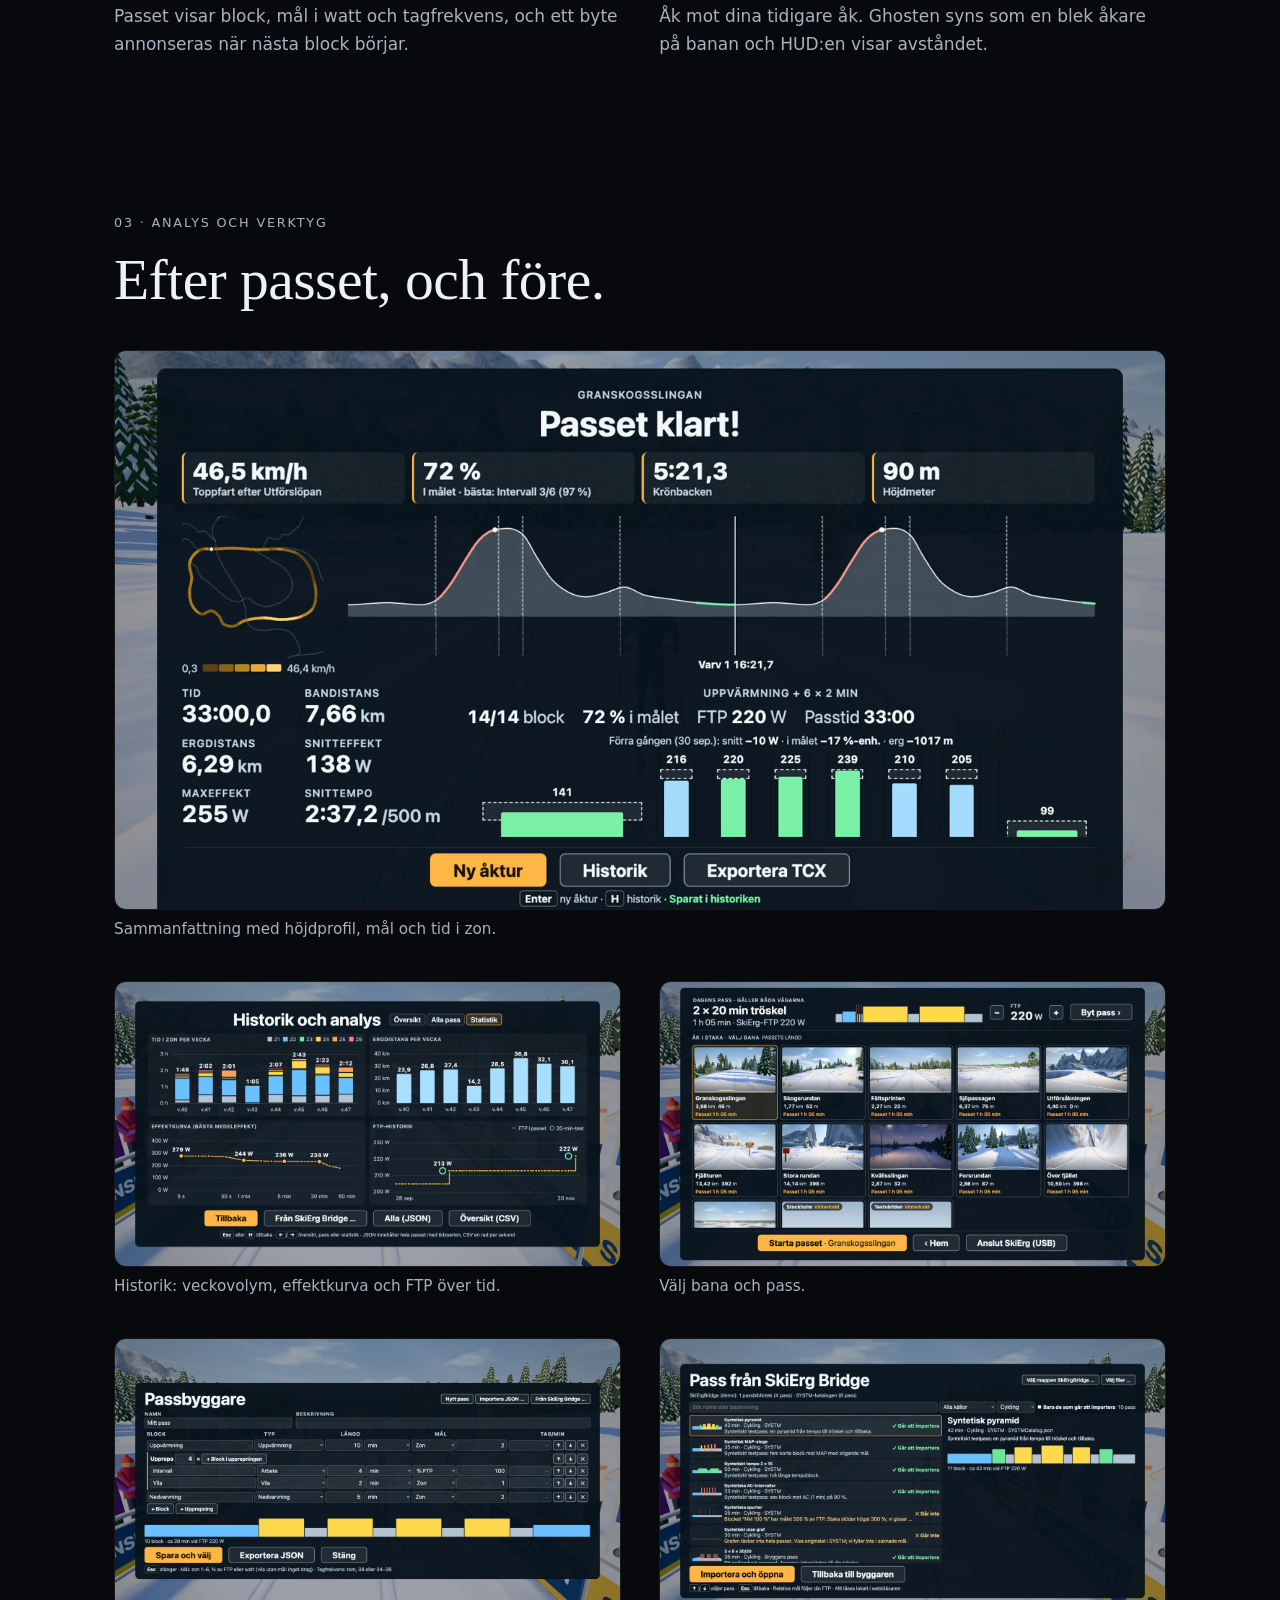
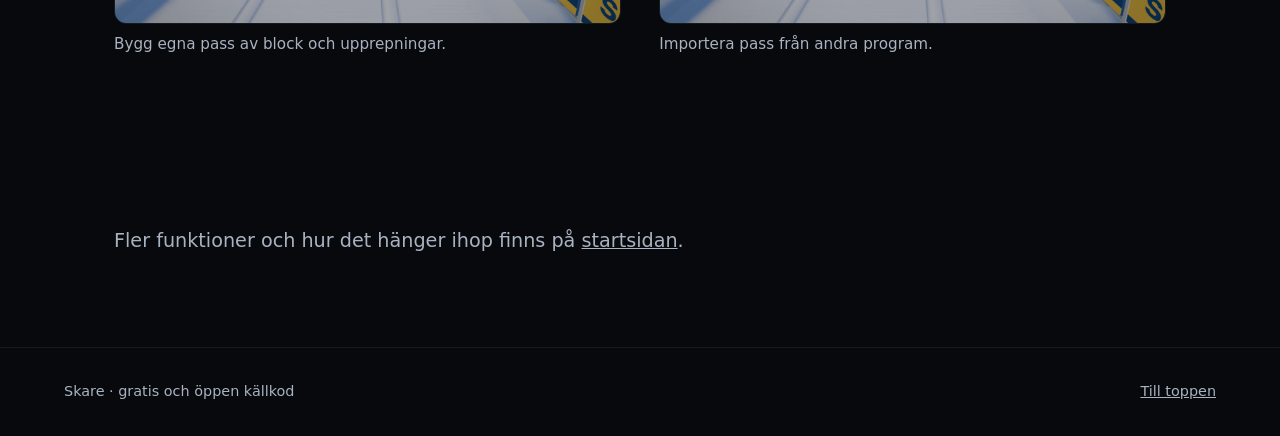
==== commit 3f99ce92: "Hemsidan från bccaeb8" ====
--- a/galleri.html
+++ b/galleri.html
@@ -1,73 +1,226 @@
 <!doctype html>
 <html lang="sv">
-<head>
-<meta charset="utf-8">
-<meta name="viewport" content="width=device-width, initial-scale=1">
-<title>Galleri – {name}</title>
-<meta name="description" content="Bilder och korta klipp från appen: spår, väder, pass, ghosts och analys.">
-<link rel="icon" href="data:image/svg+xml,%3Csvg xmlns=%27http://www.w3.org/2000/svg%27 viewBox=%270 0 32 32%27%3E%3Crect width=%2732%27 height=%2732%27 rx=%277%27 fill=%27%2307090d%27/%3E%3Cpath d=%27M7 24 L25 8 M11 26 L27 12%27 stroke=%27%237cc4ff%27 stroke-width=%273%27 stroke-linecap=%27round%27/%3E%3C/svg%3E">
-
-<link rel="canonical" href="https://getskare.stream/galleri.html">
-<meta property="og:type" content="website">
-<meta property="og:site_name" content="Skare">
-<meta property="og:locale" content="sv_SE">
-<meta property="og:url" content="https://getskare.stream/galleri.html">
-<meta property="og:title" content="Galleri – Skare">
-<meta property="og:image" content="https://getskare.stream/media/og.png">
-<meta property="og:image:width" content="1200">
-<meta property="og:image:height" content="630">
-<meta name="twitter:card" content="summary_large_image">
-<link rel="stylesheet" href="style.css">
-</head>
-<body class="draft-a gallery">
-<p class="banner" role="status"><span data-name>Skare</span> är under utveckling – nedladdningen öppnar snart.</p>
-<header class="top">
-  <a class="brand" href="index.html"><span data-name>Skare</span></a>
-  <nav aria-label="Sidor"><a class="keep" href="index.html">Hem</a><a class="keep" href="galleri.html" aria-current="page">Galleri</a><a href="index.html#ladda-ned" class="pill">Ladda ned</a></nav>
-</header>
-<main>
-<section class="g-intro">
-  <p class="eyebrow">Galleri</p>
-  <h1>Så ser det ut <em>på spåret.</em></h1>
-  <p class="lead">Korta klipp och bilder rakt ur appen. Allt här finns i den nuvarande versionen.</p>
-</section>
-
-<section id="miljoer" class="g-block">
-  <p class="eyebrow">01 · Miljöer</p>
-  <h2>Skog, snö och stad.</h2>
-  <div class="g-grid three">
-    <div><figure class="clip"><video data-loop muted loop playsinline preload="none" poster="media/g-skog.jpg" aria-label="Åkaren i Granskogen en solig dag, med pistmaskin vid spåret"><source src="media/g-skog.mp4" type="video/mp4"><source src="media/g-skog.webm" type="video/webm"></video></figure><h3>Granskogen</h3><p>Sol, långa skuggor och en pistmaskin som just preparerat spåret.</p></div>
-    <div><figure class="clip"><video data-loop muted loop playsinline preload="none" poster="media/g-skymning.jpg" aria-label="Åkaren i skymningen med snöfall och belysta spår"><source src="media/g-skymning.mp4" type="video/mp4"><source src="media/g-skymning.webm" type="video/webm"></video></figure><h3>Skymning och snöfall</h3><p>Tid på dygnet och väder byter ljus, färg och sikt.</p></div>
-    <div><figure class="clip"><video data-loop muted loop playsinline preload="none" poster="media/g-stockholm.jpg" aria-label="Åkaren i en gammal stadskärn i skymning"><source src="media/g-stockholm.mp4" type="video/mp4"><source src="media/g-stockholm.webm" type="video/webm"></video></figure><h3>Gamla stan</h3><p>En sprint genom smala gator med lyktor och upplysta fönster.</p></div>
-  </div>
-</section>
-
-<section id="funktioner" class="g-block">
-  <p class="eyebrow">02 · Funktioner i bild</p>
-  <h2>Pass och tävling mot dig själv.</h2>
-  <div class="g-pair">
-    <div><figure class="clip"><video data-loop muted loop playsinline preload="none" poster="media/g-pass.jpg" aria-label="Intervallpass i HUD:en: byte från uppvärmning till tröskelblock"><source src="media/g-pass.mp4" type="video/mp4"><source src="media/g-pass.webm" type="video/webm"></video></figure><h3>Pass med intervaller</h3><p>Passet visar block, mål i watt och tagfrekvens, och ett byte annonseras när nästa block börjar.</p></div>
-    <div><figure class="clip"><video data-loop muted loop playsinline preload="none" poster="media/g-ghost.jpg" aria-label="Två halvgenomskinliga ghosts framför åkaren vid starten"><source src="media/g-ghost.mp4" type="video/mp4"><source src="media/g-ghost.webm" type="video/webm"></video></figure><h3>Ghosts</h3><p>Åk mot dina tidigare åk. Ghosten syns som en blek åkare på banan och HUD:en visar avståndet.</p></div>
-  </div>
-</section>
-
-<section id="analys" class="g-block">
-  <p class="eyebrow">03 · Analys och verktyg</p>
-  <h2>Efter passet, och före.</h2>
-  <div class="g-grid two">
-    <figure class="shot"><img src="media/g-sammanfattning.jpg" alt="Sammanfattning efter ett pass med höjdprofil och nyckeltal" loading="lazy" decoding="async"><figcaption>Sammanfattning med höjdprofil, mål och tid i zon.</figcaption></figure>
-    <figure class="shot"><img src="media/g-statistik.jpg" alt="Historik och analys med veckovolym och effektkurva" loading="lazy" decoding="async"><figcaption>Historik: veckovolym, effektkurva och FTP över tid.</figcaption></figure>
-    <figure class="shot"><img src="media/g-bibliotek.jpg" alt="Passbiblioteket med bana och pass att välja" loading="lazy" decoding="async"><figcaption>Välj bana och pass.</figcaption></figure>
-    <figure class="shot"><img src="media/g-byggare.jpg" alt="Passbyggaren med block, mål och förhandsvisning" loading="lazy" decoding="async"><figcaption>Bygg egna pass av block och upprepningar.</figcaption></figure>
-    <figure class="shot"><img src="media/g-brygga.jpg" alt="Import av pass från en katalog" loading="lazy" decoding="async"><figcaption>Importera pass från andra program.</figcaption></figure>
-  </div>
-</section>
-
-<section class="g-more">
-  <p class="lead">Fler funktioner och hur det hänger ihop finns på <a href="index.html">startsidan</a>.</p>
-</section>
-</main>
-<footer><span><span data-name>Skare</span> · gratis och öppen källkod</span><a href="#top">Till toppen</a></footer>
-<script src="site.js"></script>
-</body>
+  <head>
+    <meta charset="utf-8" />
+    <meta name="viewport" content="width=device-width, initial-scale=1" />
+    <title>Galleri – Skare</title>
+    <meta
+      name="description"
+      content="Bilder och korta klipp från appen: spår, väder, pass, ghosts och analys."
+    />
+    <link rel="icon" href="icons/favicon.svg" type="image/svg+xml" />
+    <link rel="icon" href="icons/favicon-48.png" sizes="48x48" type="image/png" />
+    <link rel="icon" href="icons/favicon-32.png" sizes="32x32" type="image/png" />
+    <link rel="icon" href="icons/favicon-16.png" sizes="16x16" type="image/png" />
+    <link rel="apple-touch-icon" href="icons/apple-touch-icon.png" />
+
+    <link rel="canonical" href="https://getskare.stream/galleri.html" />
+    <meta property="og:type" content="website" />
+    <meta property="og:site_name" content="Skare" />
+    <meta property="og:locale" content="sv_SE" />
+    <meta property="og:url" content="https://getskare.stream/galleri.html" />
+    <meta property="og:title" content="Galleri – Skare" />
+    <meta property="og:image" content="https://getskare.stream/media/og.png" />
+    <meta property="og:image:width" content="1200" />
+    <meta property="og:image:height" content="630" />
+    <meta name="twitter:card" content="summary_large_image" />
+    <script type="module" crossorigin src="./assets/site-B6ecasYh.js"></script>
+    <link rel="stylesheet" crossorigin href="./assets/site-DxEwx5Zl.css">
+  </head>
+  <body class="draft-a gallery">
+    <p class="banner" role="status">
+      <span data-name>Skare</span> är under utveckling – nedladdningen öppnar snart.
+    </p>
+    <header class="top">
+      <a class="brand" href="index.html"
+        ><img src="media/skare-sidhuvud.svg" alt="Skare" width="172" height="66"
+      /></a>
+      <nav aria-label="Sidor">
+        <a class="keep" href="index.html">Hem</a
+        ><a class="keep" href="galleri.html" aria-current="page">Galleri</a
+        ><a href="index.html#ladda-ned" class="pill">Ladda ned</a>
+      </nav>
+    </header>
+    <main>
+      <section class="g-intro">
+        <p class="eyebrow">Galleri</p>
+        <h1>Så ser det ut <em>på spåret.</em></h1>
+        <p class="lead">
+          Korta klipp och bilder rakt ur appen. Allt här finns i den nuvarande versionen.
+        </p>
+      </section>
+
+      <section id="miljoer" class="g-block">
+        <p class="eyebrow">01 · Miljöer</p>
+        <h2>Skog, snö och stad.</h2>
+        <div class="g-grid three">
+          <div>
+            <figure class="clip">
+              <video
+                data-loop
+                muted
+                loop
+                playsinline
+                preload="none"
+                poster="media/g-skog.jpg"
+                aria-label="Åkaren i Granskogen en solig dag, med pistmaskin vid spåret"
+              >
+                <source src="media/g-skog.mp4" type="video/mp4" />
+                <source src="media/g-skog.webm" type="video/webm" />
+              </video>
+            </figure>
+            <h3>Granskogen</h3>
+            <p>Sol, långa skuggor och en pistmaskin som just preparerat spåret.</p>
+          </div>
+          <div>
+            <figure class="clip">
+              <video
+                data-loop
+                muted
+                loop
+                playsinline
+                preload="none"
+                poster="media/g-skymning.jpg"
+                aria-label="Åkaren i skymningen med snöfall och belysta spår"
+              >
+                <source src="media/g-skymning.mp4" type="video/mp4" />
+                <source src="media/g-skymning.webm" type="video/webm" />
+              </video>
+            </figure>
+            <h3>Skymning och snöfall</h3>
+            <p>Tid på dygnet och väder byter ljus, färg och sikt.</p>
+          </div>
+          <div>
+            <figure class="clip">
+              <video
+                data-loop
+                muted
+                loop
+                playsinline
+                preload="none"
+                poster="media/g-stockholm.jpg"
+                aria-label="Åkaren i en gammal stadskärn i skymning"
+              >
+                <source src="media/g-stockholm.mp4" type="video/mp4" />
+                <source src="media/g-stockholm.webm" type="video/webm" />
+              </video>
+            </figure>
+            <h3>Gamla stan</h3>
+            <p>En sprint genom smala gator med lyktor och upplysta fönster.</p>
+          </div>
+        </div>
+      </section>
+
+      <section id="funktioner" class="g-block">
+        <p class="eyebrow">02 · Funktioner i bild</p>
+        <h2>Pass och tävling mot dig själv.</h2>
+        <div class="g-pair">
+          <div>
+            <figure class="clip">
+              <video
+                data-loop
+                muted
+                loop
+                playsinline
+                preload="none"
+                poster="media/g-pass.jpg"
+                aria-label="Intervallpass i HUD:en: byte från uppvärmning till tröskelblock"
+              >
+                <source src="media/g-pass.mp4" type="video/mp4" />
+                <source src="media/g-pass.webm" type="video/webm" />
+              </video>
+            </figure>
+            <h3>Pass med intervaller</h3>
+            <p>
+              Passet visar block, mål i watt och tagfrekvens, och ett byte annonseras när nästa
+              block börjar.
+            </p>
+          </div>
+          <div>
+            <figure class="clip">
+              <video
+                data-loop
+                muted
+                loop
+                playsinline
+                preload="none"
+                poster="media/g-ghost.jpg"
+                aria-label="Två halvgenomskinliga ghosts framför åkaren vid starten"
+              >
+                <source src="media/g-ghost.mp4" type="video/mp4" />
+                <source src="media/g-ghost.webm" type="video/webm" />
+              </video>
+            </figure>
+            <h3>Ghosts</h3>
+            <p>
+              Åk mot dina tidigare åk. Ghosten syns som en blek åkare på banan och HUD:en visar
+              avståndet.
+            </p>
+          </div>
+        </div>
+      </section>
+
+      <section id="analys" class="g-block">
+        <p class="eyebrow">03 · Analys och verktyg</p>
+        <h2>Efter passet, och före.</h2>
+        <div class="g-grid two">
+          <figure class="shot">
+            <img
+              src="media/g-sammanfattning.jpg"
+              alt="Sammanfattning efter ett pass med höjdprofil och nyckeltal"
+              loading="lazy"
+              decoding="async"
+            />
+            <figcaption>Sammanfattning med höjdprofil, mål och tid i zon.</figcaption>
+          </figure>
+          <figure class="shot">
+            <img
+              src="media/g-statistik.jpg"
+              alt="Historik och analys med veckovolym och effektkurva"
+              loading="lazy"
+              decoding="async"
+            />
+            <figcaption>Historik: veckovolym, effektkurva och FTP över tid.</figcaption>
+          </figure>
+          <figure class="shot">
+            <img
+              src="media/g-bibliotek.jpg"
+              alt="Passbiblioteket med bana och pass att välja"
+              loading="lazy"
+              decoding="async"
+            />
+            <figcaption>Välj bana och pass.</figcaption>
+          </figure>
+          <figure class="shot">
+            <img
+              src="media/g-byggare.jpg"
+              alt="Passbyggaren med block, mål och förhandsvisning"
+              loading="lazy"
+              decoding="async"
+            />
+            <figcaption>Bygg egna pass av block och upprepningar.</figcaption>
+          </figure>
+          <figure class="shot">
+            <img
+              src="media/g-brygga.jpg"
+              alt="Import av pass från en katalog"
+              loading="lazy"
+              decoding="async"
+            />
+            <figcaption>Importera pass från andra program.</figcaption>
+          </figure>
+        </div>
+      </section>
+
+      <section class="g-more">
+        <p class="lead">
+          Fler funktioner och hur det hänger ihop finns på <a href="index.html">startsidan</a>.
+        </p>
+      </section>
+    </main>
+    <footer>
+      <span><span data-name>Skare</span> · gratis och öppen källkod</span
+      ><a href="#top">Till toppen</a>
+    </footer>
+  </body>
 </html>
--- a/assets/site-DxEwx5Zl.css
+++ b/assets/site-DxEwx5Zl.css
@@ -0,0 +1 @@
+:root{--bg:#fff;--bg2:#f4f4f2;--fg:#111;--muted:#5b5f66;--line:#0001;--accent:#1d6fe0;--accent-fg:#fff;--font:"Inter", system-ui, sans-serif;--display:var(--font);--gutter:clamp(16px, 5vw, 64px);--max:1180px}*{box-sizing:border-box}html{scroll-behavior:smooth;scroll-padding-top:72px}@media (prefers-reduced-motion:reduce){html{scroll-behavior:auto}}body{background:var(--bg);color:var(--fg);font:400 1.0625rem/1.65 var(--font);-webkit-font-smoothing:antialiased;margin:0}img,video{max-width:100%;display:block}a{color:inherit}.top{z-index:10;padding:14px var(--gutter);background:color-mix(in srgb, var(--bg) 78%, transparent);-webkit-backdrop-filter:blur(14px);backdrop-filter:blur(14px);justify-content:space-between;align-items:center;display:flex;position:sticky;top:0}.top nav{align-items:center;gap:clamp(10px,2.2vw,28px);font-size:.9rem;display:flex}.top nav a{color:var(--muted);text-decoration:none}.top nav a:hover{color:var(--fg)}.brand{font:600 1.1rem var(--display);letter-spacing:.02em;text-decoration:none}.brand img{width:auto;height:34px;display:block}.pill{border:1px solid var(--fg);border-radius:99px;padding:6px 14px;color:var(--fg)!important}section{padding:clamp(56px, 10vw, 128px) var(--gutter);max-width:var(--max);margin:0 auto}.eyebrow{letter-spacing:.14em;text-transform:uppercase;color:var(--muted);margin:0 0 1rem;font-size:.8rem}h1,h2,h3{font-family:var(--display);margin:0 0 .5em;font-weight:500;line-height:1.08}h1{font-size:clamp(2.6rem,8vw,6rem)}h2{font-size:clamp(2rem,5vw,3.6rem)}h3{font-size:1.15rem}.lead{color:var(--muted);max-width:40em;font-size:1.2rem}.cta{flex-wrap:wrap;align-items:center;gap:16px;margin:2rem 0 0;display:flex}.btn{background:var(--accent);color:var(--accent-fg);border-radius:12px;padding:15px 28px;font-weight:600;text-decoration:none;transition:transform .2s,filter .2s;display:inline-block}.btn:hover{filter:brightness(1.1);transform:translateY(-1px)}.btn.big{padding:20px 40px;font-size:1.25rem}.ghost{color:var(--fg);text-underline-offset:4px}.small{color:var(--muted);margin:.4rem 0;font-size:.95rem}.feature{grid-template-columns:1fr 1.25fr;align-items:center;gap:clamp(24px,5vw,72px);display:grid}.feature.flip{grid-template-columns:1.25fr 1fr}.feature.flip .copy{order:2}.points{color:var(--muted);padding-left:1.1em}.points li{margin:.3em 0}.clip,.still{margin:0}.clip video,.still img{aspect-ratio:16/9;object-fit:cover;width:100%}.clip,.still{-webkit-mask-image:radial-gradient(72% 72%,#000 55%,#0000 100%);mask-image:radial-gradient(72% 72%,#000 55%,#0000 100%)}.download{text-align:center}.download .cta{justify-content:center}.tabs{background:var(--bg2);border-radius:12px;gap:4px;margin:1rem 0 1.4rem;padding:4px;display:inline-flex}.tabs button{font:inherit;color:var(--muted);cursor:pointer;background:0 0;border:0;border-radius:9px;padding:8px 22px}.tabs button[aria-selected=true]{background:var(--bg);color:var(--fg);box-shadow:0 1px 4px #0003}.install ol{max-width:44em;padding-left:1.3em}.install li{margin:.7em 0}pre{background:var(--bg2);border-radius:10px;padding:12px 16px;font-size:.95rem;overflow-x:auto}.cols{grid-template-columns:repeat(3,1fr);gap:clamp(20px,4vw,48px);margin-top:2.5rem;display:grid}.cols p{color:var(--muted)}footer{padding:32px var(--gutter);color:var(--muted);border-top:1px solid var(--line);flex-wrap:wrap;justify-content:space-between;gap:12px;font-size:.9rem;display:flex}@media (width<=820px){.feature,.feature.flip{grid-template-columns:1fr}.feature.flip .copy{order:0}.cols{grid-template-columns:1fr}.top nav a:not(.pill):not(.keep){display:none}}:root{--bg:#07090d;--bg2:#12161d;--fg:#eef1f5;--muted:#a9b2c0;--line:#fff1;--accent:#7cc4ff;--accent-fg:#06121f;--display:Georgia, serif}:root[data-theme=light]{--bg:#f3f1ec;--bg2:#e7e4dc;--fg:#14171c;--muted:#4a515c;--line:#0001;--accent:#1d5fa8;--accent-fg:#fff}h1,h2{letter-spacing:-.01em;font-weight:300}h1 em{color:var(--accent);font-style:italic}section{padding-block:clamp(36px,6vw,84px)}.btn{box-shadow:0 0 40px -6px var(--accent)}.install,.open{border-top:1px solid var(--line)}.hero{isolation:isolate;max-width:none;min-height:82vh;padding-inline:max(var(--gutter), calc((100% - var(--max)) / 2));flex-direction:column;justify-content:center;display:flex;position:relative;overflow:hidden}.hero>:not(.hero-bg){width:auto;max-width:none;margin:0;position:relative}.hero .lead{max-width:34em;color:var(--fg)}.hero h1{max-width:12em}.hero>.hero-bg{z-index:-1;width:auto;max-width:none;margin:0;position:absolute;inset:0}.hero-bg .clip,.hero-bg video{aspect-ratio:auto;object-fit:cover;width:100%;height:100%;-webkit-mask-image:none;mask-image:none}.hero-bg:after{content:"";background:linear-gradient(90deg, var(--bg) 6%, color-mix(in srgb, var(--bg) 82%, transparent) 42%, color-mix(in srgb, var(--bg) 25%, transparent) 80%), linear-gradient(0deg, var(--bg), transparent 28%), linear-gradient(180deg, var(--bg), transparent 14%);position:absolute;inset:0}.clip,.still{--f:linear-gradient(90deg, transparent, #000 14%, #000 86%, transparent), linear-gradient(180deg, transparent, #000 16%, #000 84%, transparent);-webkit-mask-image:var(--f);-webkit-mask-image:var(--f);mask-image:var(--f);-webkit-mask-composite:source-in;-webkit-mask-composite:source-in;mask-composite:intersect}.feature .clip video,.still img{aspect-ratio:16/10}#akupplevelsen{grid-template-columns:1fr 1.7fr;max-width:none}#bryggan{grid-template-columns:1.7fr 1fr;max-width:none}#bryggan .clip{grid-area:1/1}#bryggan .copy{order:0;grid-area:1/2}#bryggan .flow{grid-area:2/1/auto/-1}.shot img{aspect-ratio:auto}.flow{align-items:center;gap:0;margin:0;padding:0;list-style:none;display:flex}.flow li:not(.link){text-align:center;border:1px solid color-mix(in srgb, var(--accent) 45%, transparent);background:var(--bg2);border-radius:14px;flex-direction:column;flex:1;padding:18px 12px;display:flex}.flow small{color:var(--muted);font-size:.85rem}.flow .link{color:var(--muted);flex-direction:column;flex:.7;align-items:center;font-size:.8rem;display:flex}.flow .link:after{content:"";background:repeating-linear-gradient(90deg, var(--accent) 0 6px, transparent 6px 14px);background-size:14px 2px;width:100%;height:2px;animation:1s linear infinite flow}@keyframes flow{to{background-position:14px 0}}@media (prefers-reduced-motion:reduce){.flow .link:after{animation:none}}@media (width<=820px){.hero{min-height:0;padding-top:0;display:block}.hero>.hero-bg{height:62vw;margin:0 calc(-1 * var(--gutter)) -2rem;width:auto;position:relative;inset:auto}.hero-bg:after{background:linear-gradient(0deg, var(--bg) 2%, transparent 55%), linear-gradient(180deg, var(--bg), transparent 18%)}.hero .eyebrow{margin-top:0}#akupplevelsen,#bryggan,#historik{grid-template-columns:1fr}.feature .clip,.feature .still{margin-inline:calc(-1 * var(--gutter))}#bryggan .clip,#bryggan .copy,#bryggan .flow{grid-area:auto/1}.flow{flex-direction:column}.flow .link{flex:none;height:44px}.flow .link:after{background:repeating-linear-gradient(180deg, var(--accent) 0 6px, transparent 6px 14px);width:2px;height:100%;animation:1s linear infinite flowv}.flow li:not(.link){align-self:stretch}}@keyframes flowv{to{background-position:0 14px}}.hero h1{margin-bottom:.45em}.hero .cta{margin-top:1.6rem}#historik{grid-template-columns:1fr 1.9fr}@media (width<=820px){#historik{grid-template-columns:1fr}}.data .cols.two{grid-template-columns:1fr 1fr;margin-top:1.5rem}.data .cols h3{border-top:2px solid var(--accent);padding-top:1rem}@media (width<=820px){.data .cols.two{grid-template-columns:1fr}}.banner{padding:9px var(--gutter);text-align:center;color:var(--fg);background:color-mix(in srgb, var(--accent) 16%, var(--bg));border-bottom:1px solid color-mix(in srgb, var(--accent) 35%, transparent);margin:0;font-size:.92rem}.btn.off{color:var(--muted);border:1px dashed color-mix(in srgb, var(--fg) 40%, transparent);box-shadow:none;cursor:default;background:0 0}.btn.off:hover{filter:none;transform:none}.gallery main>section{max-width:var(--max);padding-inline:var(--gutter);margin-inline:auto}.g-intro{padding-block:clamp(48px,9vw,120px) clamp(12px,3vw,32px)}.g-intro h1{max-width:12em}.g-block h2{margin-bottom:clamp(20px,3vw,40px)}.g-grid,.g-pair{gap:clamp(20px,3vw,40px);display:grid}.g-grid.three{grid-template-columns:repeat(3,minmax(0,1fr))}.g-grid.two,.g-pair{grid-template-columns:repeat(2,minmax(0,1fr))}.g-grid h3,.g-pair h3{margin:.8em 0 .2em}.g-grid p,.g-pair p{color:var(--muted);margin:0}.gallery .clip video{aspect-ratio:16/9;object-fit:cover;width:100%;display:block}.gallery .clip,.gallery .shot{margin:0}.gallery .shot img{border:1px solid var(--line);border-radius:12px;width:100%;height:auto;display:block}.gallery .shot figcaption{color:var(--muted);margin-top:.5em;font-size:.95rem}.g-more{padding-block:clamp(36px,6vw,72px)}.top nav a[aria-current=page]{color:var(--fg);text-underline-offset:.35em;text-decoration:underline}@media (width<=820px){.g-grid.three,.g-grid.two,.g-pair{grid-template-columns:1fr}}.gallery .clip{-webkit-mask-image:none;mask-image:none}.gallery .clip video{border:1px solid var(--line);border-radius:12px}.gallery .g-grid.two .shot:first-child{grid-column:1/-1}.gallery .g-grid.two .shot:first-child img{object-fit:cover;object-position:center top;max-height:560px}:root{--font:system-ui, -apple-system, "Segoe UI", sans-serif}
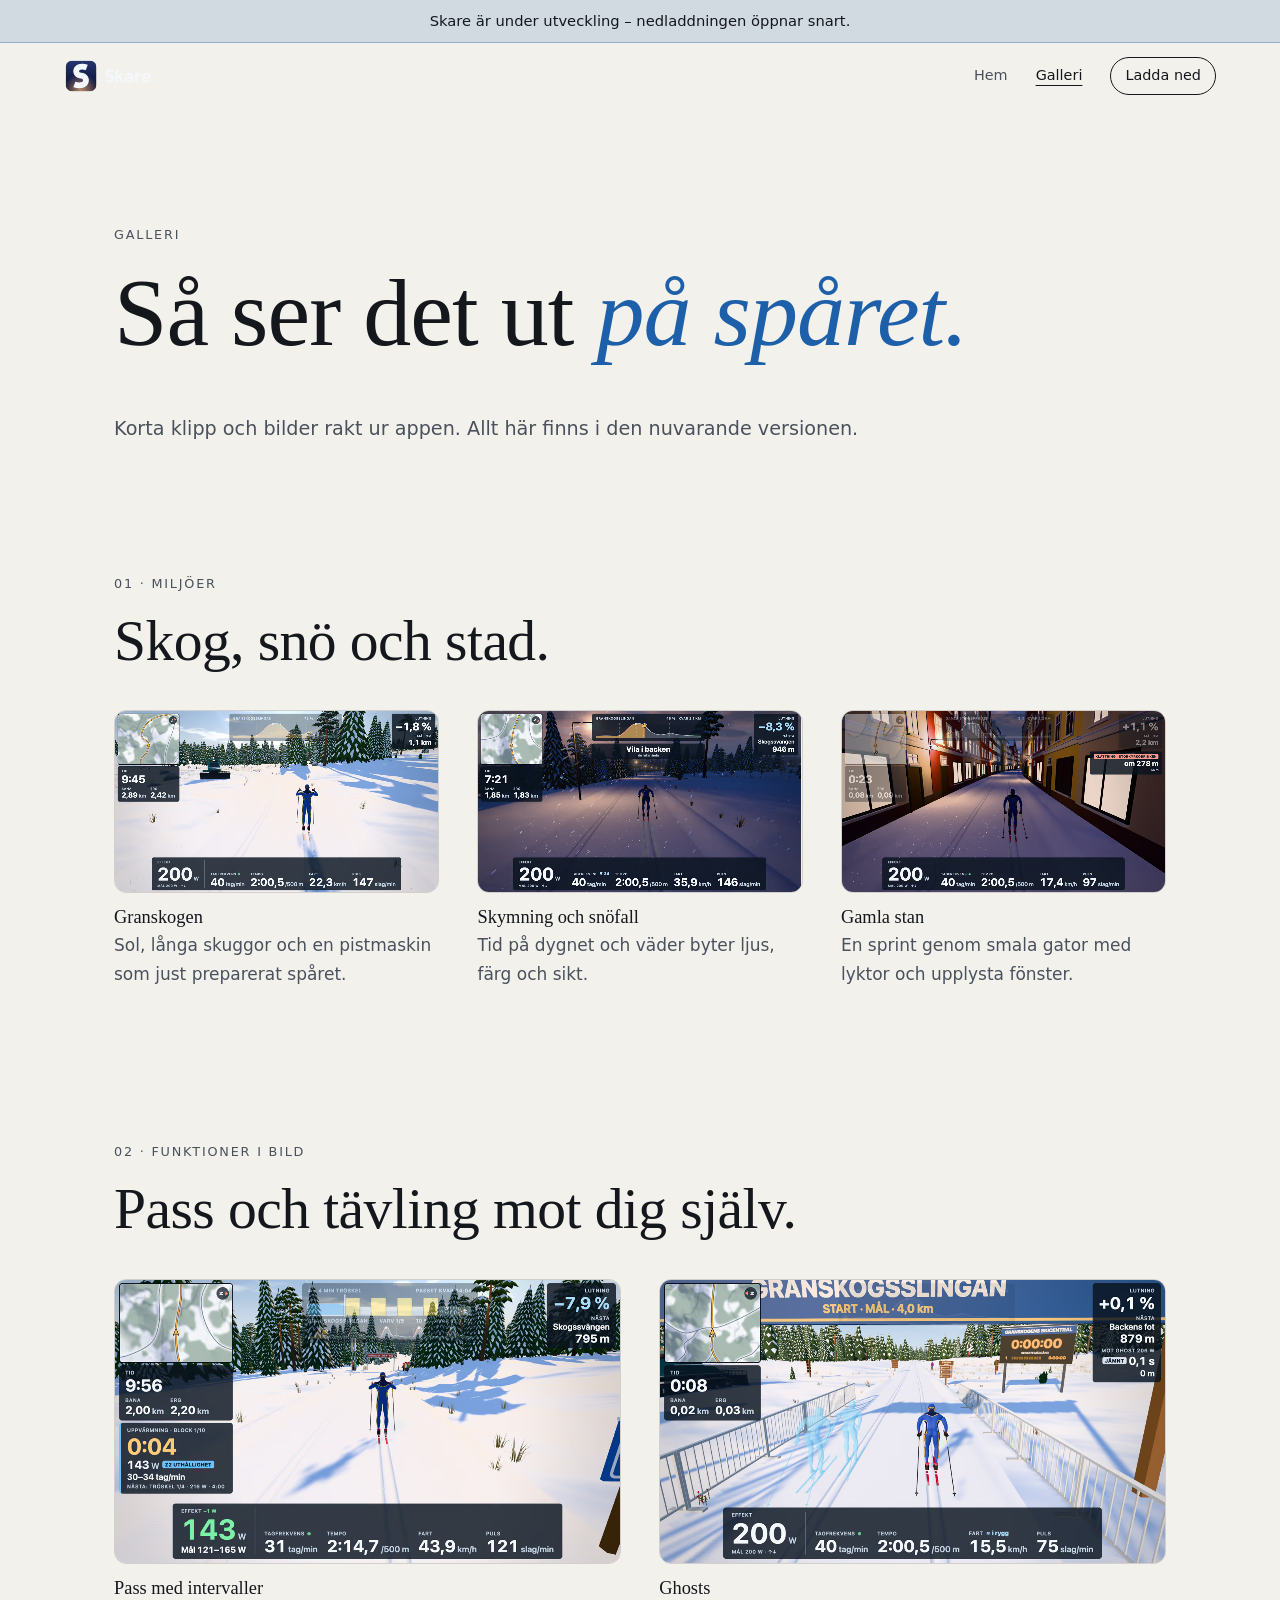
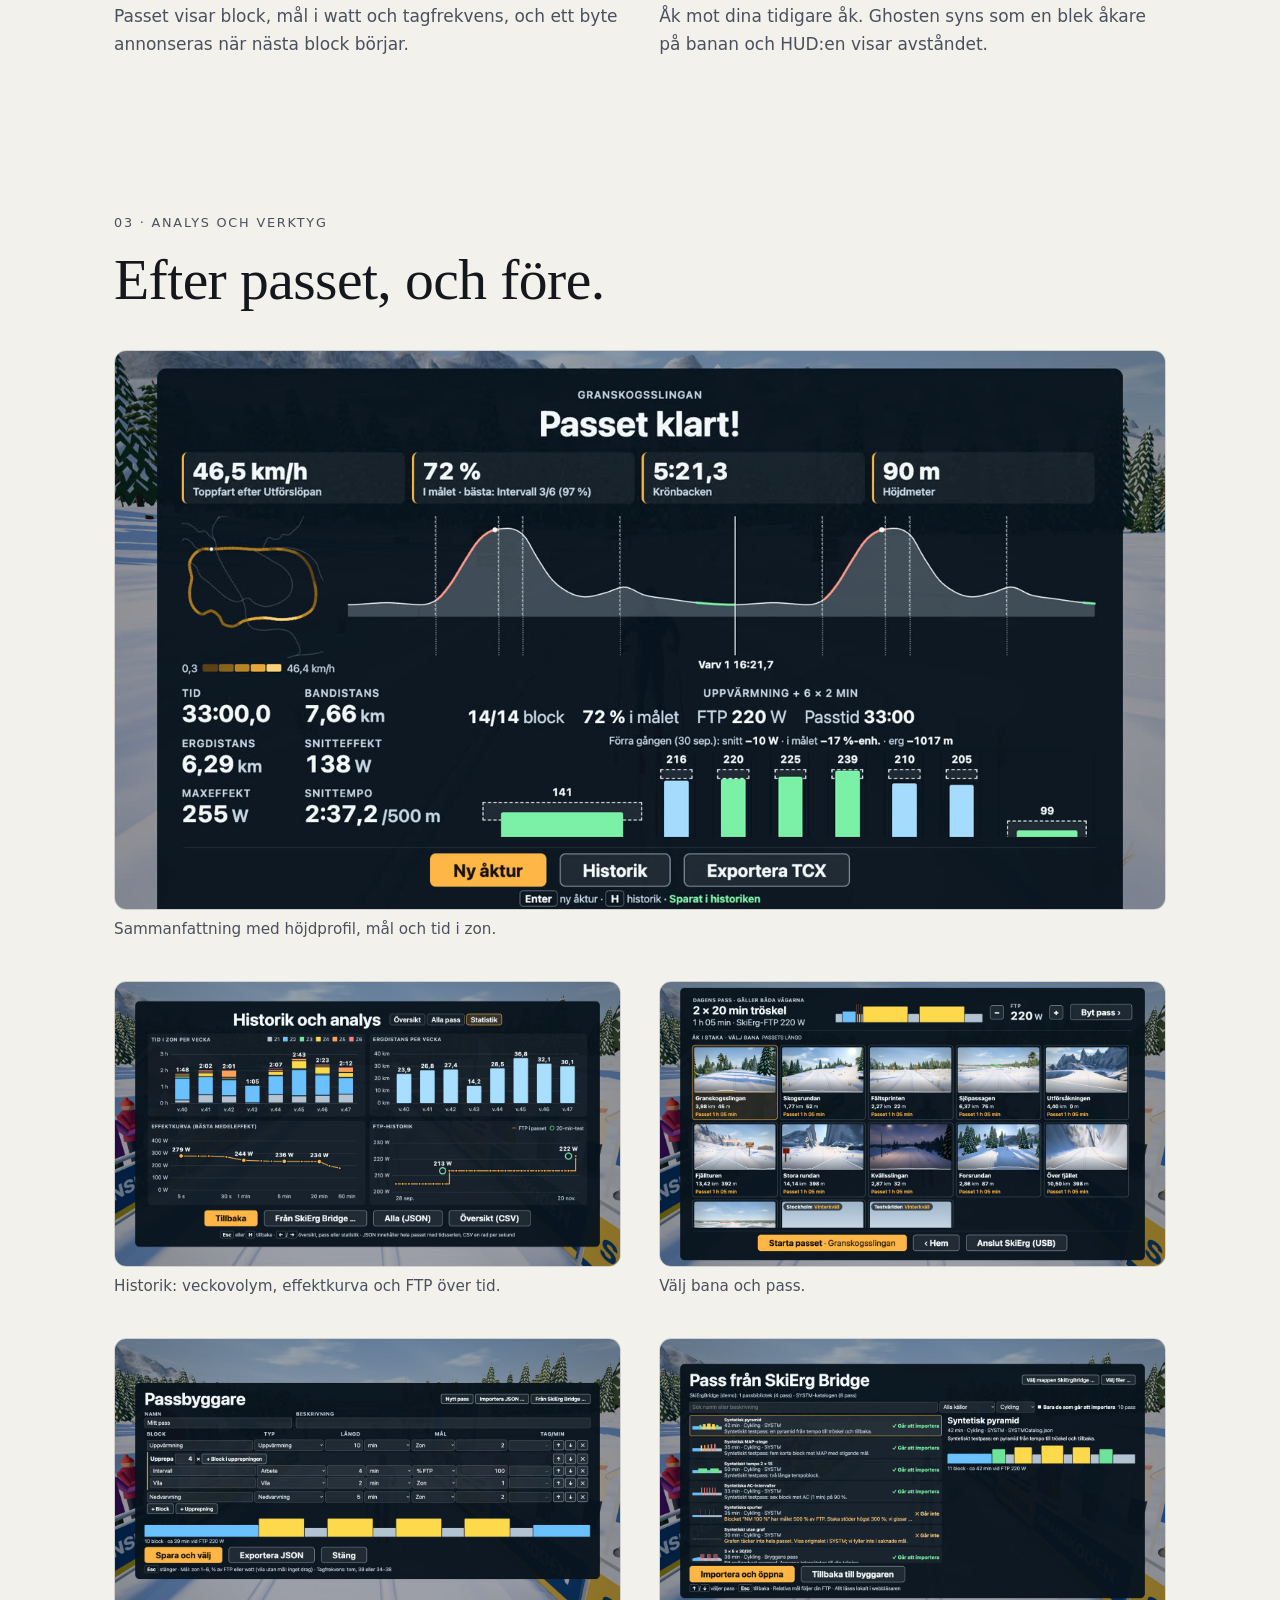
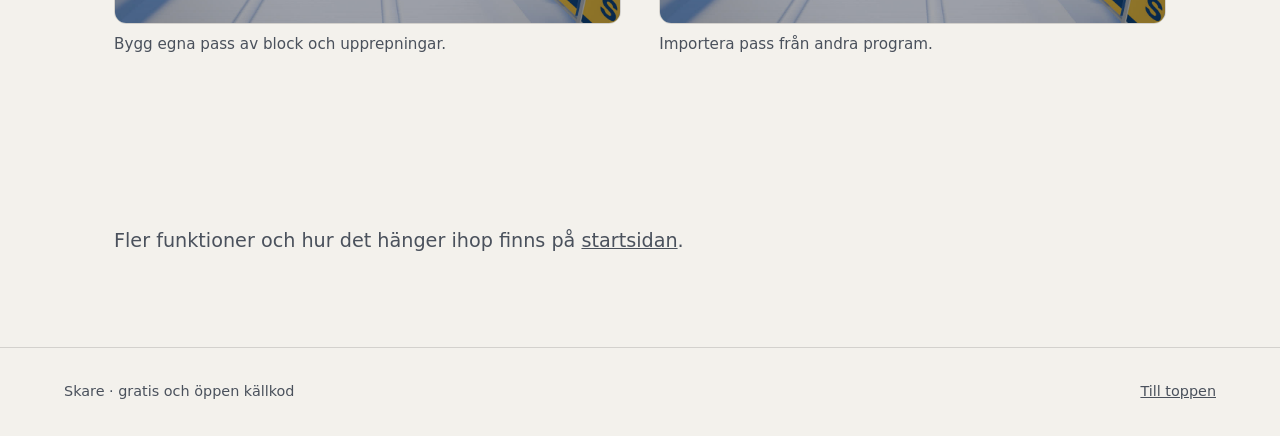
==== commit 47f6e899: "Hemsidan från 5ddf40b" ====
--- a/galleri.html
+++ b/galleri.html
@@ -24,8 +24,8 @@
     <meta property="og:image:width" content="1200" />
     <meta property="og:image:height" content="630" />
     <meta name="twitter:card" content="summary_large_image" />
-    <script type="module" crossorigin src="./assets/site-B6ecasYh.js"></script>
-    <link rel="stylesheet" crossorigin href="./assets/site-DxEwx5Zl.css">
+    <script type="module" crossorigin src="./assets/site-D1o9wzpK.js"></script>
+    <link rel="stylesheet" crossorigin href="./assets/site-DzpN8Mh1.css">
   </head>
   <body class="draft-a gallery">
     <p class="banner" role="status">
--- a/assets/site-DzpN8Mh1.css
+++ b/assets/site-DzpN8Mh1.css
@@ -0,0 +1 @@
+:root{--bg:#fff;--bg2:#f4f4f2;--fg:#111;--muted:#5b5f66;--line:#0001;--accent:#1d6fe0;--accent-fg:#fff;--font:"Inter", system-ui, sans-serif;--display:var(--font);--gutter:clamp(16px, 5vw, 64px);--max:1180px}*{box-sizing:border-box}html{scroll-behavior:smooth;scroll-padding-top:72px}@media (prefers-reduced-motion:reduce){html{scroll-behavior:auto}}body{background:var(--bg);color:var(--fg);font:400 1.0625rem/1.65 var(--font);-webkit-font-smoothing:antialiased;margin:0}img,video{max-width:100%;display:block}a{color:inherit}.top{z-index:10;padding:14px var(--gutter);background:color-mix(in srgb, var(--bg) 78%, transparent);-webkit-backdrop-filter:blur(14px);backdrop-filter:blur(14px);justify-content:space-between;align-items:center;display:flex;position:sticky;top:0}.top nav{align-items:center;gap:clamp(10px,2.2vw,28px);font-size:.9rem;display:flex}.top nav a{color:var(--muted);text-decoration:none}.top nav a:hover{color:var(--fg)}.brand{font:600 1.1rem var(--display);letter-spacing:.02em;text-decoration:none}.brand img{width:auto;height:34px;display:block}.pill{border:1px solid var(--fg);border-radius:99px;padding:6px 14px;color:var(--fg)!important}section{padding:clamp(56px, 10vw, 128px) var(--gutter);max-width:var(--max);margin:0 auto}.eyebrow{letter-spacing:.14em;text-transform:uppercase;color:var(--muted);margin:0 0 1rem;font-size:.8rem}h1,h2,h3{font-family:var(--display);margin:0 0 .5em;font-weight:500;line-height:1.08}h1{font-size:clamp(2.6rem,8vw,6rem)}h2{font-size:clamp(2rem,5vw,3.6rem)}h3{font-size:1.15rem}.lead{color:var(--muted);max-width:40em;font-size:1.2rem}.cta{flex-wrap:wrap;align-items:center;gap:16px;margin:2rem 0 0;display:flex}.btn{background:var(--accent);color:var(--accent-fg);border-radius:12px;padding:15px 28px;font-weight:600;text-decoration:none;transition:transform .2s,filter .2s;display:inline-block}.btn:hover{filter:brightness(1.1);transform:translateY(-1px)}.btn.big{padding:20px 40px;font-size:1.25rem}.ghost{color:var(--fg);text-underline-offset:4px}.small{color:var(--muted);margin:.4rem 0;font-size:.95rem}.feature{grid-template-columns:1fr 1.25fr;align-items:center;gap:clamp(24px,5vw,72px);display:grid}.feature.flip{grid-template-columns:1.25fr 1fr}.feature.flip .copy{order:2}.points{color:var(--muted);padding-left:1.1em}.points li{margin:.3em 0}.clip,.still{margin:0}.clip video,.still img{aspect-ratio:16/9;object-fit:cover;width:100%}.clip,.still{-webkit-mask-image:radial-gradient(72% 72%,#000 55%,#0000 100%);mask-image:radial-gradient(72% 72%,#000 55%,#0000 100%)}.download{text-align:center}.download .cta{justify-content:center}.tabs{background:var(--bg2);border-radius:12px;gap:4px;margin:1rem 0 1.4rem;padding:4px;display:inline-flex}.tabs button{font:inherit;color:var(--muted);cursor:pointer;background:0 0;border:0;border-radius:9px;padding:8px 22px}.tabs button[aria-selected=true]{background:var(--bg);color:var(--fg);box-shadow:0 1px 4px #0003}.install ol{max-width:44em;padding-left:1.3em}.install li{margin:.7em 0}pre{background:var(--bg2);border-radius:10px;padding:12px 16px;font-size:.95rem;overflow-x:auto}.cols{grid-template-columns:repeat(3,1fr);gap:clamp(20px,4vw,48px);margin-top:2.5rem;display:grid}.cols p{color:var(--muted)}footer{padding:32px var(--gutter);color:var(--muted);border-top:1px solid var(--line);flex-wrap:wrap;justify-content:space-between;gap:12px;font-size:.9rem;display:flex}@media (width<=820px){.feature,.feature.flip{grid-template-columns:1fr}.feature.flip .copy{order:0}.cols{grid-template-columns:1fr}.top nav a:not(.pill):not(.keep){display:none}}:root{--bg:#07090d;--bg2:#12161d;--fg:#eef1f5;--muted:#a9b2c0;--line:#fff1;--accent:#7cc4ff;--accent-fg:#06121f;--display:Georgia, serif}:root[data-theme=light]{--bg:#f3f1ec;--bg2:#e7e4dc;--fg:#14171c;--muted:#4a515c;--line:#0001;--accent:#1d5fa8;--accent-fg:#fff}h1,h2{letter-spacing:-.01em;font-weight:300}h1 em{color:var(--accent);font-style:italic}section{padding-block:clamp(36px,6vw,84px)}.btn{box-shadow:0 0 40px -6px var(--accent)}.install,.open{border-top:1px solid var(--line)}.hero{isolation:isolate;max-width:none;min-height:82vh;padding-inline:max(var(--gutter), calc((100% - var(--max)) / 2));flex-direction:column;justify-content:center;display:flex;position:relative;overflow:hidden}.hero>:not(.hero-bg){width:auto;max-width:none;margin:0;position:relative}.hero .lead{max-width:34em;color:var(--fg)}.hero h1{max-width:12em}.hero>.hero-bg{z-index:-1;width:auto;max-width:none;margin:0;position:absolute;inset:0}.hero-bg .clip,.hero-bg video{aspect-ratio:auto;object-fit:cover;width:100%;height:100%;-webkit-mask-image:none;mask-image:none}.hero-bg:after{content:"";background:linear-gradient(90deg, var(--bg) 6%, color-mix(in srgb, var(--bg) 82%, transparent) 42%, color-mix(in srgb, var(--bg) 25%, transparent) 80%), linear-gradient(0deg, var(--bg), transparent 28%), linear-gradient(180deg, var(--bg), transparent 14%);position:absolute;inset:0}.clip,.still{--f:linear-gradient(90deg, transparent, #000 14%, #000 86%, transparent), linear-gradient(180deg, transparent, #000 16%, #000 84%, transparent);-webkit-mask-image:var(--f);-webkit-mask-image:var(--f);mask-image:var(--f);-webkit-mask-composite:source-in;-webkit-mask-composite:source-in;mask-composite:intersect}.feature .clip video,.still img{aspect-ratio:16/10}#bryggan{grid-template-columns:1.7fr 1fr;max-width:none}#bryggan .clip{grid-area:1/1}#bryggan .copy{order:0;grid-area:1/2}#bryggan .flow{grid-area:2/1/auto/-1}.shot img{aspect-ratio:auto}.flow{align-items:center;gap:0;margin:0;padding:0;list-style:none;display:flex}.flow li:not(.link){text-align:center;border:1px solid color-mix(in srgb, var(--accent) 45%, transparent);background:var(--bg2);border-radius:14px;flex-direction:column;flex:1;padding:18px 12px;display:flex}.flow small{color:var(--muted);font-size:.85rem}.flow .link{color:var(--muted);flex-direction:column;flex:.7;align-items:center;font-size:.8rem;display:flex}.flow .link:after{content:"";background:repeating-linear-gradient(90deg, var(--accent) 0 6px, transparent 6px 14px);background-size:14px 2px;width:100%;height:2px;animation:1s linear infinite flow}@keyframes flow{to{background-position:14px 0}}@media (prefers-reduced-motion:reduce){.flow .link:after{animation:none}}@media (width<=820px){.hero{min-height:0;padding-top:0;display:block}.hero>.hero-bg{height:62vw;margin:0 calc(-1 * var(--gutter)) -2rem;width:auto;position:relative;inset:auto}.hero-bg:after{background:linear-gradient(0deg, var(--bg) 2%, transparent 55%), linear-gradient(180deg, var(--bg), transparent 18%)}.hero .eyebrow{margin-top:0}#akupplevelsen,#bryggan,#historik{grid-template-columns:1fr}.feature .clip,.feature .still{margin-inline:calc(-1 * var(--gutter))}#bryggan .clip,#bryggan .copy,#bryggan .flow{grid-area:auto/1}.flow{flex-direction:column}.flow .link{flex:none;height:44px}.flow .link:after{background:repeating-linear-gradient(180deg, var(--accent) 0 6px, transparent 6px 14px);width:2px;height:100%;animation:1s linear infinite flowv}.flow li:not(.link){align-self:stretch}}@keyframes flowv{to{background-position:0 14px}}.hero h1{margin-bottom:.45em}.hero .cta{margin-top:1.6rem}.data .cols.two{grid-template-columns:1fr 1fr;margin-top:1.5rem}.data .cols h3{border-top:2px solid var(--accent);padding-top:1rem}@media (width<=820px){.data .cols.two{grid-template-columns:1fr}}.banner{padding:9px var(--gutter);text-align:center;color:var(--fg);background:color-mix(in srgb, var(--accent) 16%, var(--bg));border-bottom:1px solid color-mix(in srgb, var(--accent) 35%, transparent);margin:0;font-size:.92rem}.btn.off{color:var(--muted);border:1px dashed color-mix(in srgb, var(--fg) 40%, transparent);box-shadow:none;cursor:default;background:0 0}.btn.off:hover{filter:none;transform:none}.gallery main>section{max-width:var(--max);padding-inline:var(--gutter);margin-inline:auto}.g-intro{padding-block:clamp(48px,9vw,120px) clamp(12px,3vw,32px)}.g-intro h1{max-width:12em}.g-block h2{margin-bottom:clamp(20px,3vw,40px)}.g-grid,.g-pair{gap:clamp(20px,3vw,40px);display:grid}.g-grid.three{grid-template-columns:repeat(3,minmax(0,1fr))}.g-grid.two,.g-pair{grid-template-columns:repeat(2,minmax(0,1fr))}.g-grid h3,.g-pair h3{margin:.8em 0 .2em}.g-grid p,.g-pair p{color:var(--muted);margin:0}.gallery .clip video{aspect-ratio:16/9;object-fit:cover;width:100%;display:block}.gallery .clip,.gallery .shot{margin:0}.gallery .shot img{border:1px solid var(--line);border-radius:12px;width:100%;height:auto;display:block}.gallery .shot figcaption{color:var(--muted);margin-top:.5em;font-size:.95rem}.g-more{padding-block:clamp(36px,6vw,72px)}.top nav a[aria-current=page]{color:var(--fg);text-underline-offset:.35em;text-decoration:underline}@media (width<=820px){.g-grid.three,.g-grid.two,.g-pair{grid-template-columns:1fr}}.gallery .clip{-webkit-mask-image:none;mask-image:none}.gallery .clip video{border:1px solid var(--line);border-radius:12px}.gallery .g-grid.two .shot:first-child{grid-column:1/-1}.gallery .g-grid.two .shot:first-child img{object-fit:cover;object-position:center top;max-height:560px}:root{--font:system-ui, -apple-system, "Segoe UI", sans-serif}@media (prefers-color-scheme:light){:root:not([data-theme=dark]){--bg:#f3f1ec;--bg2:#e7e4dc;--fg:#14171c;--muted:#4a515c;--line:#0002;--accent:#1d5fa8;--accent-fg:#fff}}.why .cols p{color:var(--muted)}.why .cols h3{font-size:1.35rem;font-family:var(--display);font-weight:400}.why .big{font-family:var(--display);max-width:26em;margin:0 0 2.5rem;font-size:clamp(1.5rem,3.2vw,2.4rem);font-weight:300;line-height:1.25}.parts{grid-template-columns:1fr 1fr;gap:20px;margin-top:1.5rem;display:grid}.part{border:1px solid var(--line);background:var(--bg2);border-radius:18px;padding:28px;text-decoration:none;display:block}.part p{color:var(--muted);margin:0}.part .tag{letter-spacing:.14em;text-transform:uppercase;color:var(--accent);font-size:.8rem}.part h3{font-family:var(--display);margin:.4rem 0 .6rem;font-size:1.6rem;font-weight:400}.concept{grid-template-columns:1fr 1.4fr;align-items:center;gap:clamp(24px,5vw,72px);display:grid}.concept.flip{grid-template-columns:1.4fr 1fr}.concept.flip .copy{order:2}.concept h3{font-family:var(--display);font-size:clamp(1.7rem,3.6vw,2.6rem);font-weight:300}.concept .num{color:var(--accent);letter-spacing:.14em;font-size:.85rem}.diagram{border:1px solid var(--line);background:var(--bg2);border-radius:18px;margin:0;padding:clamp(16px,3vw,28px)}.diagram svg{width:100%;height:auto;display:block;overflow:visible}.diagram figcaption{color:var(--muted);margin-top:.8rem;font-size:.88rem}.diagram text{fill:var(--muted);font:500 15px var(--font)}.diagram .hi{fill:var(--fg)}.d-work{fill:var(--accent)}.d-easy{fill:color-mix(in srgb, var(--accent) 28%, var(--bg))}.d-axis{stroke:var(--line);stroke-width:1px}.d-cursor{stroke:var(--fg);stroke-width:2px;animation:14s linear infinite cursor}.d-cursor-dot{fill:var(--fg);animation:14s linear infinite cursor}@keyframes cursor{0%{transform:translate(0)}to{transform:translate(600px)}}.d-track{fill:none;stroke:color-mix(in srgb, var(--fg) 16%, transparent);stroke-width:14px;stroke-linecap:round}.d-track-line{fill:none;stroke:color-mix(in srgb, var(--fg) 35%, transparent);stroke-width:1.5px;stroke-dasharray:2 7}.d-you{fill:var(--accent)}.d-ghost{fill:none;stroke:var(--fg);stroke-width:2px;stroke-dasharray:3 3}.d-chip{fill:var(--bg);stroke:var(--line)}.d-gap{fill:var(--accent)!important;font-weight:700!important}@media (prefers-reduced-motion:reduce){.d-cursor,.d-cursor-dot{animation:none;transform:translate(260px)}}.free .cols.two{grid-template-columns:1fr 1fr;margin-top:1.5rem}.free .cols h3{border-top:2px solid var(--accent);padding-top:1rem}.free .cols .no h3{border-top-color:var(--muted)}.callout{border-left:3px solid var(--accent);background:var(--bg2);border-radius:0 14px 14px 0;max-width:46em;margin-top:2rem;padding:20px 24px}.soon{letter-spacing:.08em;text-transform:uppercase;border:1px solid color-mix(in srgb, var(--accent) 60%, transparent);color:var(--accent);vertical-align:2px;white-space:nowrap;border-radius:99px;margin-left:4px;padding:1px 8px;font-size:.72rem;display:inline-block}.faq details{border-top:1px solid var(--line);max-width:48em;padding:4px 0}.faq details:last-of-type{border-bottom:1px solid var(--line)}.faq summary{cursor:pointer;padding:16px 32px 16px 0;font-size:1.12rem;list-style:none;position:relative}.faq summary::-webkit-details-marker{display:none}.faq summary:after{content:"+";color:var(--accent);font-size:1.4rem;position:absolute;top:12px;right:4px}.faq details[open] summary:after{content:"–"}.faq details p{color:var(--muted);margin:0 0 1rem}@media (width<=820px){.parts,.concept.flip,.concept,.free .cols.two{grid-template-columns:1fr}.concept.flip .copy{order:0}.concept .clip{margin-inline:calc(-1 * var(--gutter))}}.loop-sec h2,.free h2,.faq h2{text-align:center}.loop{grid-template-columns:repeat(3,1fr);gap:clamp(28px,5vw,64px);margin:2.5rem 0 0;padding:0;list-style:none;display:grid;position:relative}.loop li{text-align:center;position:relative}.loop li:not(:last-child):after{content:"→";color:var(--accent);font-size:1.6rem;position:absolute;top:18px;right:calc(clamp(28px,5vw,64px)/-2 - .5em)}.loop .step{border:2px solid var(--accent);width:64px;height:64px;color:var(--accent);font:300 1.8rem var(--display);border-radius:50%;place-items:center;margin-bottom:1rem;display:inline-grid}.loop h3{font-family:var(--display);margin-bottom:.3rem;font-size:1.5rem;font-weight:400}.loop p{color:var(--muted);margin:0}.loop-back{border:2px dashed color-mix(in srgb, var(--accent) 55%, transparent);text-align:center;border-top:0;border-radius:0 0 24px 24px;width:70%;height:34px;margin:1.6rem auto 0;position:relative}.loop-back span{background:var(--bg);color:var(--muted);padding:0 12px;font-size:.85rem;position:relative;top:22px}.concept h2{font-size:clamp(1.8rem,3.8vw,2.8rem)}.aside{color:var(--muted);font-size:.95rem}.free .aside{text-align:center;max-width:36em;margin:2rem auto 0}.boxes{grid-template-columns:repeat(3,1fr);gap:20px;margin-top:2rem;display:grid}.boxes>div{background:var(--bg2);border:1px solid var(--line);border-radius:18px;padding:26px}.boxes h3{font-family:var(--display);color:var(--accent);font-size:1.45rem;font-weight:400}.boxes p{color:var(--muted);margin:0}.faq details{margin-inline:auto}#ghost{padding-top:0}@media (width<=820px){.loop,.boxes{grid-template-columns:1fr}.loop li:not(:last-child):after{content:"↓";margin-top:.8rem;display:block;position:static}.loop-back{display:none}}
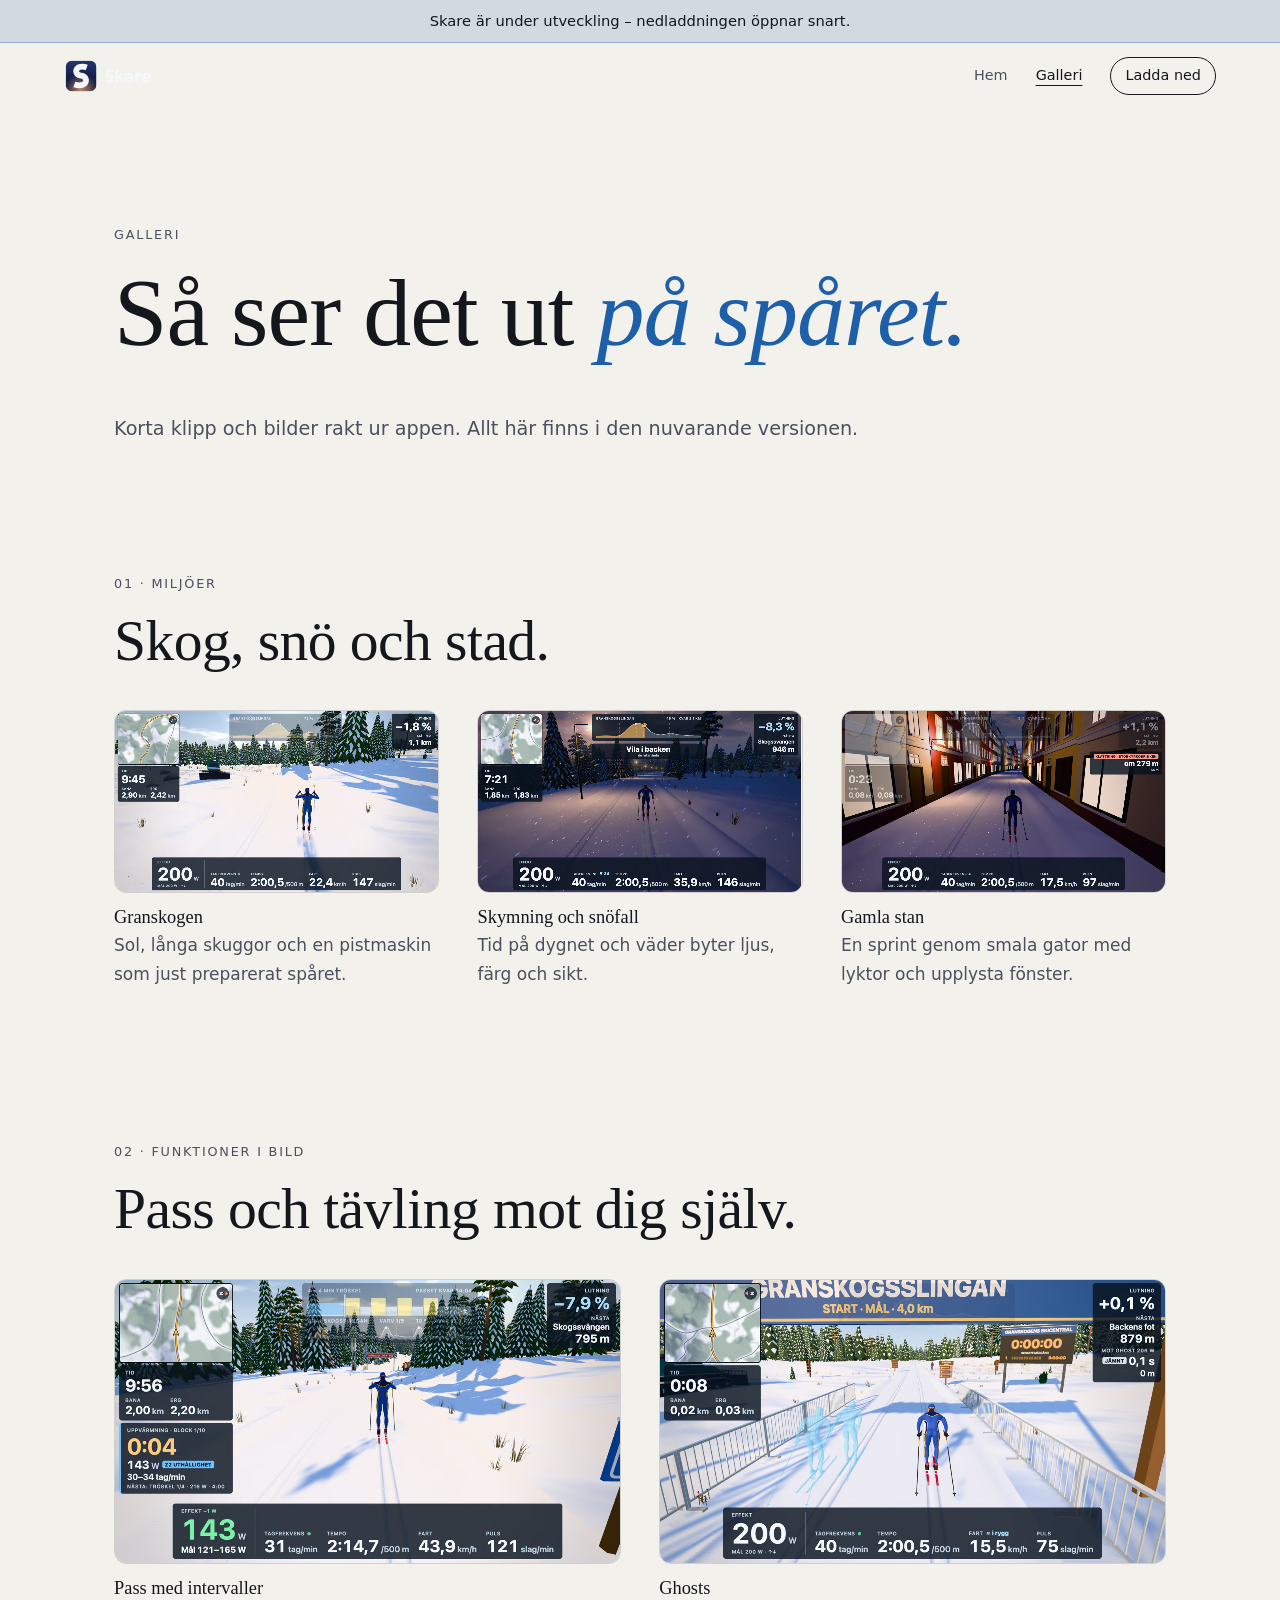
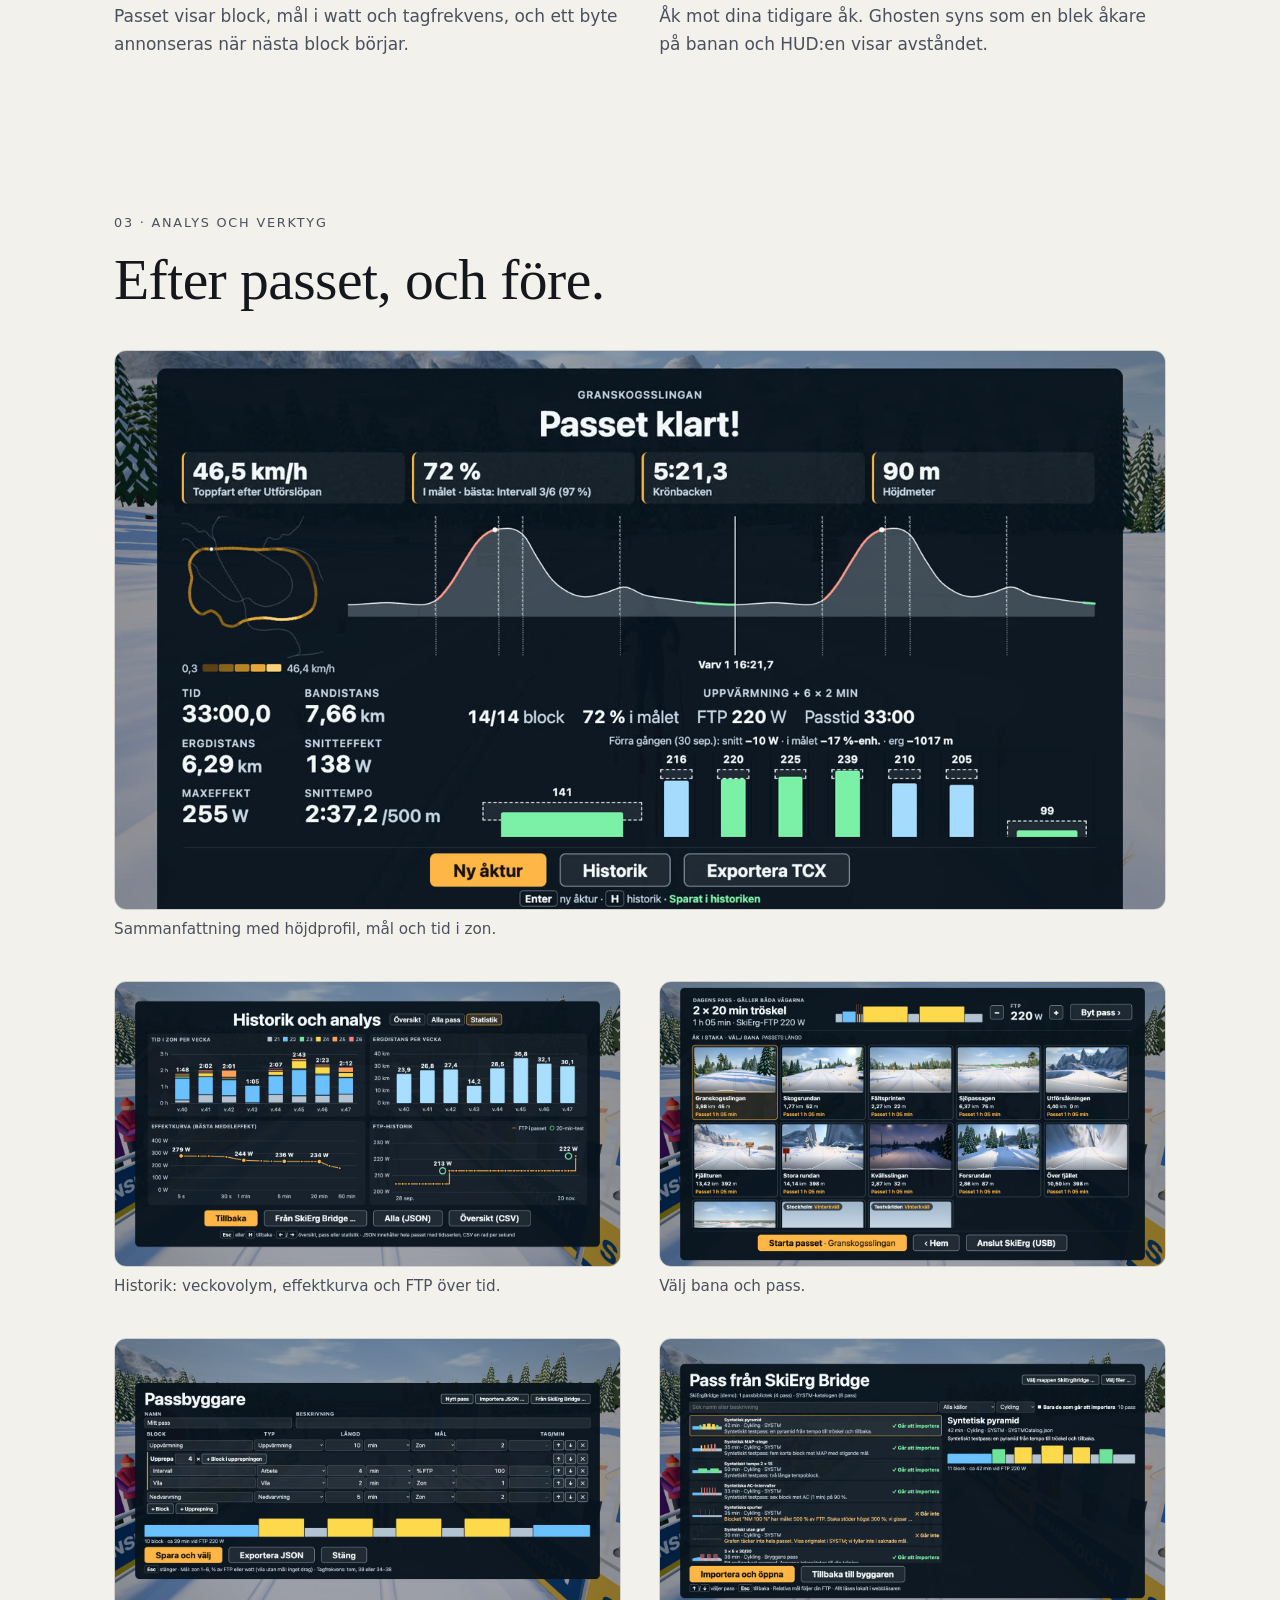
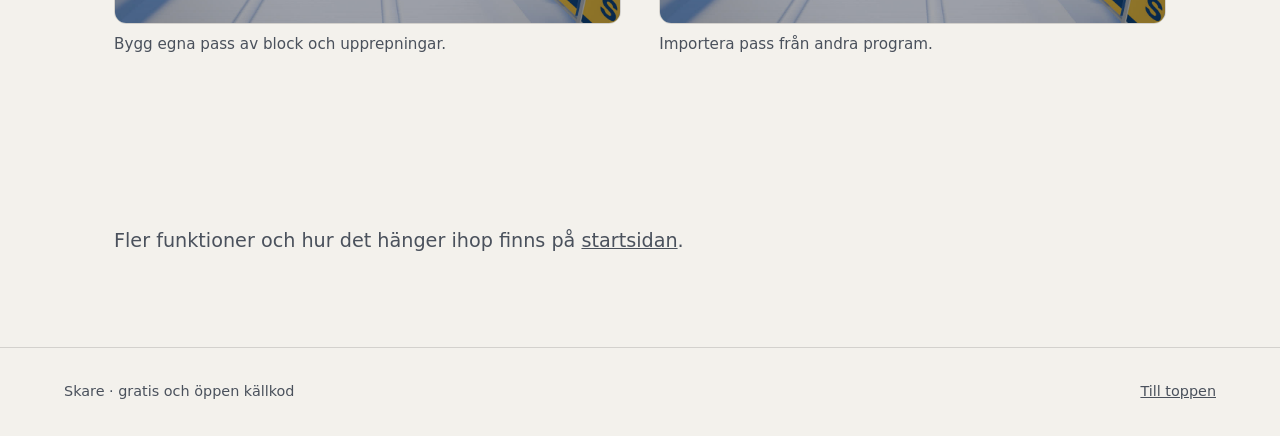
==== commit b2f40b1a: "Hemsidan från 827d5b3" ====
--- a/galleri.html
+++ b/galleri.html
@@ -24,7 +24,7 @@
     <meta property="og:image:width" content="1200" />
     <meta property="og:image:height" content="630" />
     <meta name="twitter:card" content="summary_large_image" />
-    <script type="module" crossorigin src="./assets/site-D1o9wzpK.js"></script>
+    <script type="module" crossorigin src="./assets/site-BcvEPuai.js"></script>
     <link rel="stylesheet" crossorigin href="./assets/site-DzpN8Mh1.css">
   </head>
   <body class="draft-a gallery">
